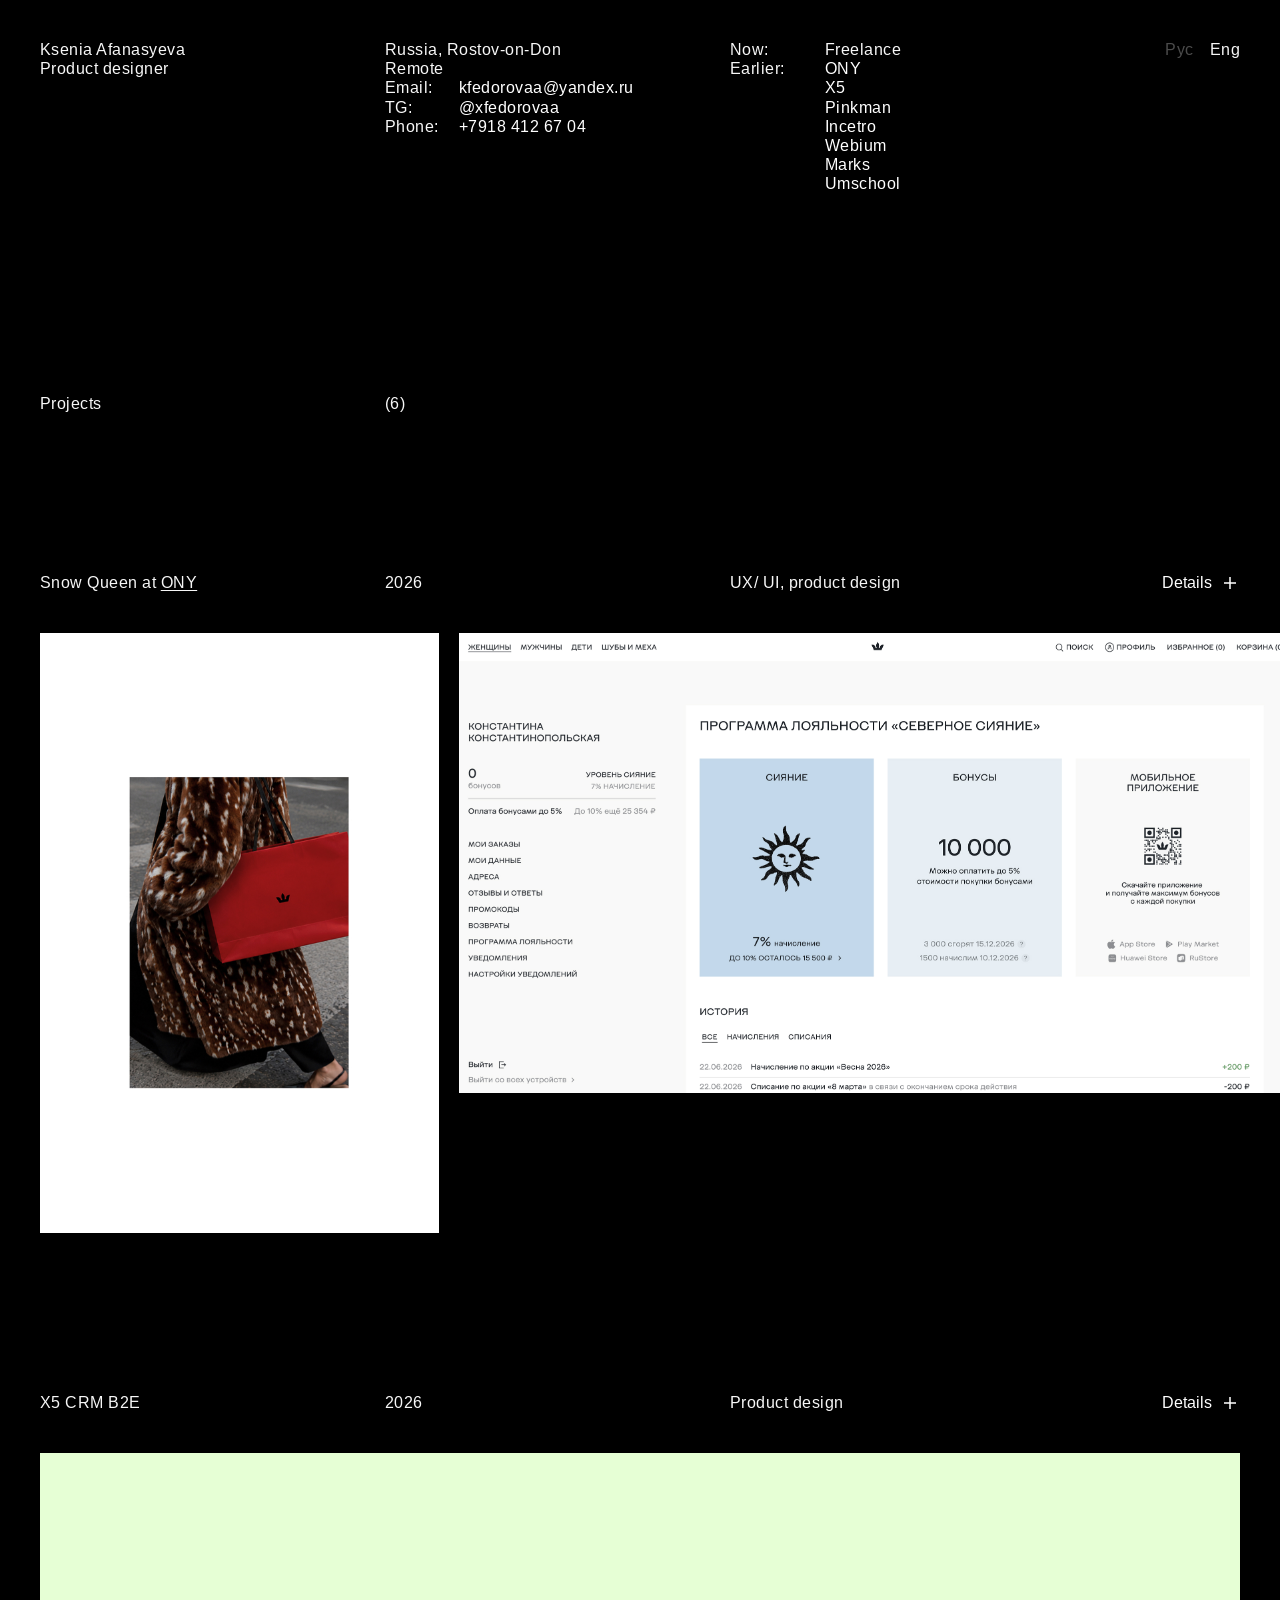
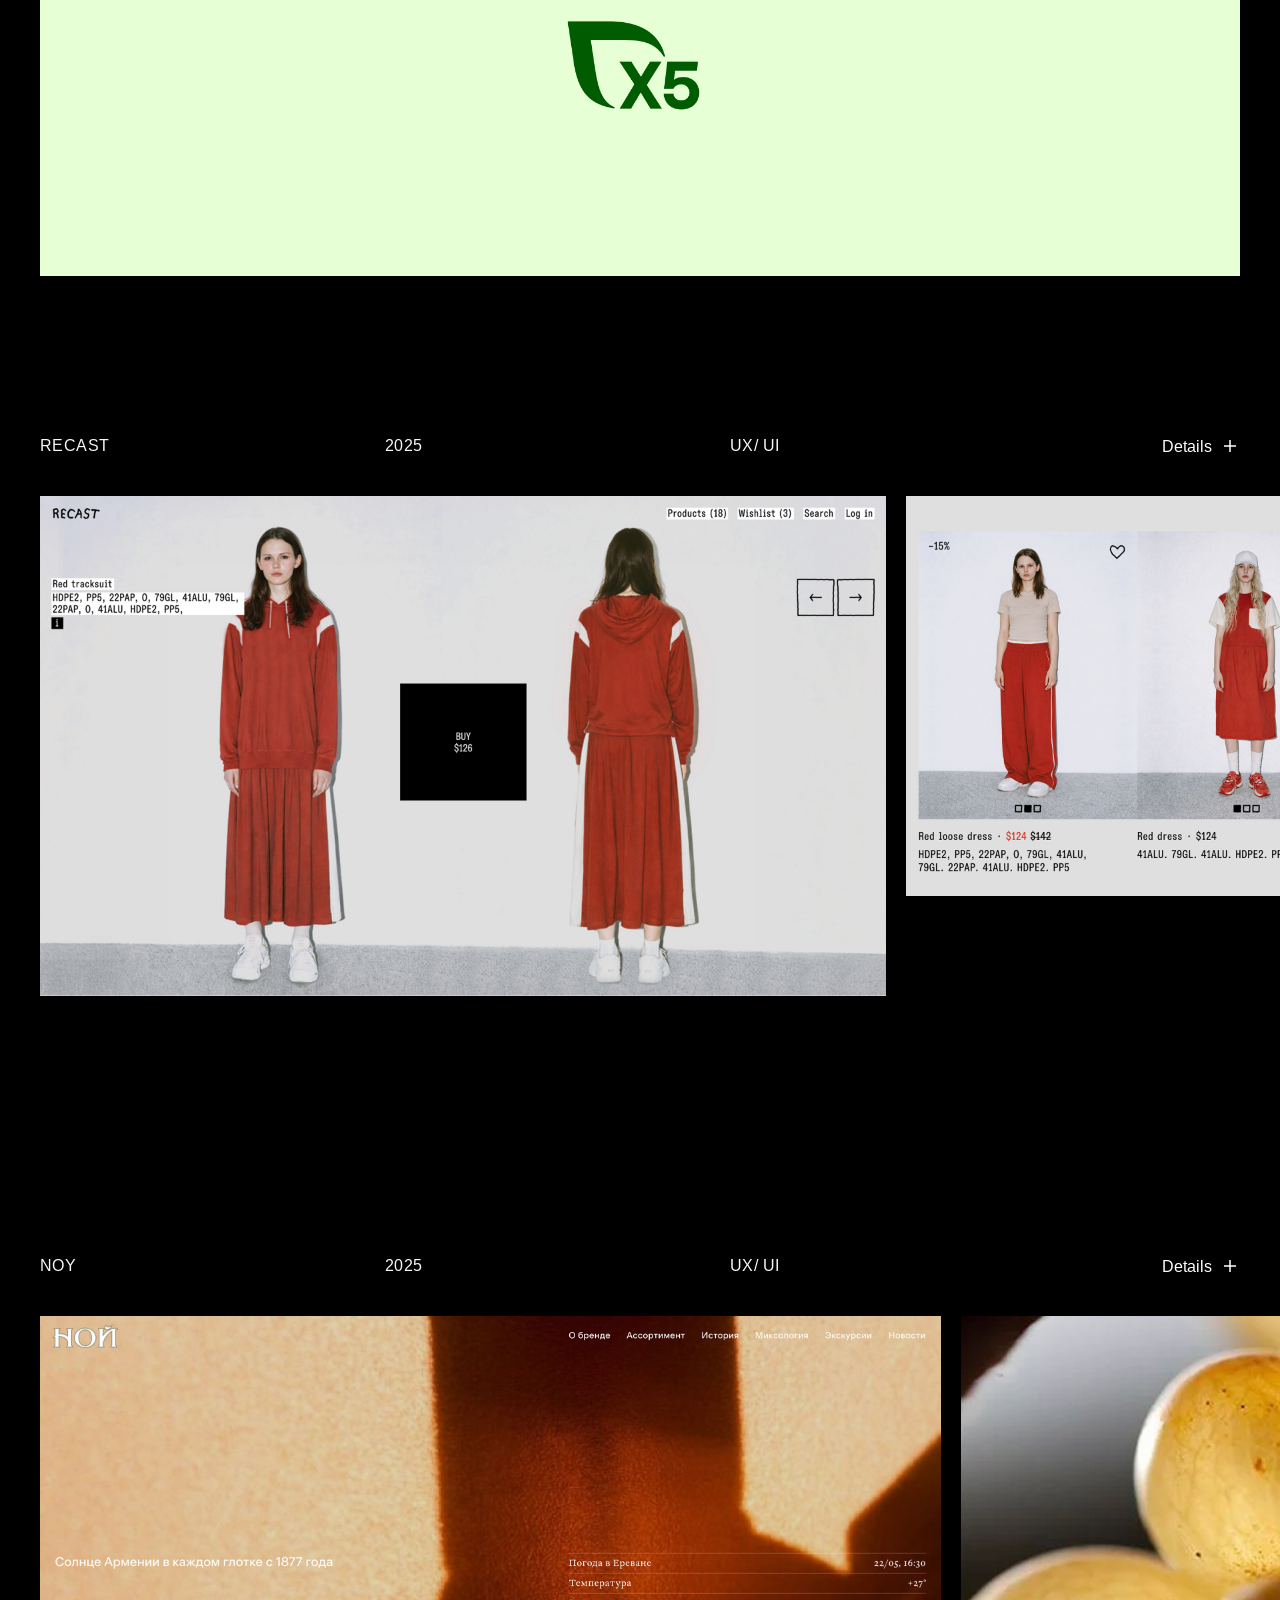
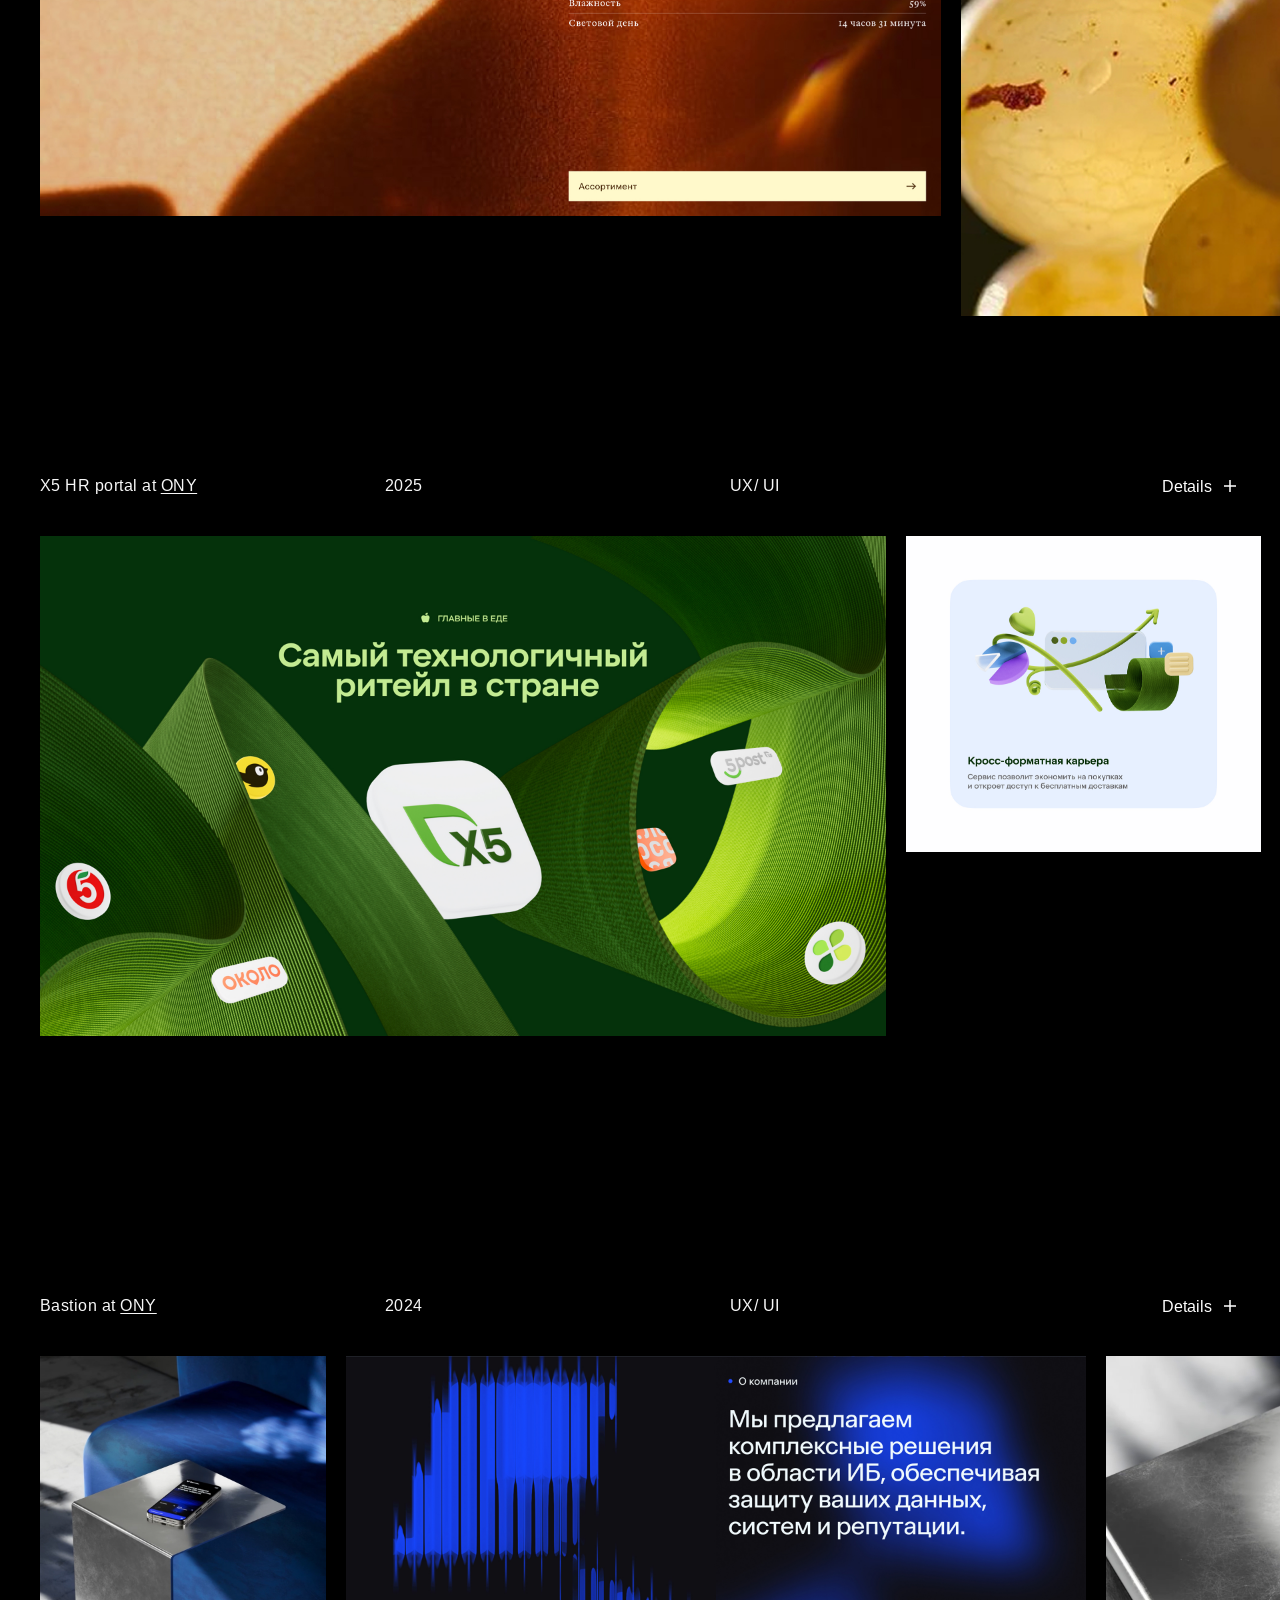
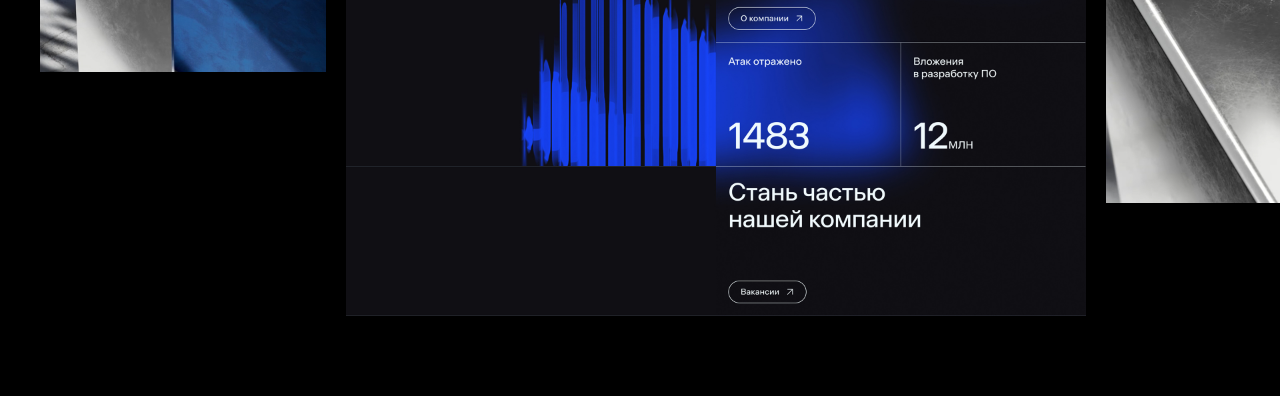
==== en.html @ 6b10c27d "Add a Рус / Eng switcher and keep both language pages. The Russian page stays at index.html. Eng ope" ====
<!DOCTYPE html>
<html lang="en" data-details-more="Details" data-details-less="Hide">
<head>
  <meta charset="UTF-8" />
  <meta name="viewport" content="width=device-width, initial-scale=1.0" />
  <title>Ksenia Afanasyeva — Product designer</title>
  <meta name="description" content="Product designer with 3+ years in UX/UI. Web and mobile interfaces for e-commerce, B2E, and B2B. Based in Rostov-on-Don, working remotely." />
  <meta property="og:title" content="Ksenia Afanasyeva — Product designer" />
  <meta property="og:description" content="Product designer with 3+ years in UX/UI. Web and mobile interfaces for e-commerce, B2E, and B2B. Based in Rostov-on-Don, working remotely." />
  <meta property="og:type" content="website" />
  <meta property="og:locale" content="en_US" />
  <meta name="twitter:card" content="summary" />
  <meta name="twitter:title" content="Ksenia Afanasyeva — Product designer" />
  <meta name="twitter:description" content="Product designer with 3+ years in UX/UI. Web and mobile interfaces for e-commerce, B2E, and B2B. Based in Rostov-on-Don, working remotely." />
  <link rel="icon" href="assets/favicon.png" type="image/png" />
  <link rel="preconnect" href="https://fonts.googleapis.com" />
  <link rel="preconnect" href="https://fonts.gstatic.com" crossorigin />
  <link href="https://fonts.googleapis.com/css2?family=Arimo:wght@400&display=swap" rel="stylesheet" />
  <link rel="stylesheet" href="style.css?v=en-3" />
  <script defer src="script.js?v=en-3"></script>
</head>
<body>
  <a class="skip-link" href="#projects">Skip to projects</a>

  <header class="site-header" data-header>
    <div class="site-header__inner">
      <div class="header-identity-slot">
        <div class="header-identity">
          <p class="header-identity__name">
            Ksenia Afanasyeva<br />
            Product designer
          </p>
          <button type="button" class="btn-text" data-open-cv aria-haspopup="dialog" aria-controls="cv-dialog" hidden>
            Open CV
          </button>
        </div>
      </div>

      <div class="header-contacts">
        <p class="header-location">
          Russia, Rostov-on-Don<br />
          Remote
        </p>
        <div class="header-contacts__row">
          <p class="header-contacts__labels">
            Email:<br />
            TG:<br />
            Phone:
          </p>
          <p class="header-contacts__values">
            <a class="btn-text" href="mailto:kfedorovaa@yandex.ru">kfedorovaa@yandex.ru</a><br />
            <a class="btn-text" href="https://t.me/xfedorovaa" target="_blank" rel="noopener noreferrer">@xfedorovaa</a><br />
            <a class="btn-text" href="tel:+79184126704">+7918 412 67 04</a>
          </p>
        </div>
      </div>

      <div class="header-employment">
        <div class="header-employment__labels">
          <p>Now:</p>
          <p>Earlier:</p>
        </div>
        <div class="header-employment__values">
          <p>Freelance</p>
          <p>
            <a class="btn-text" href="https://ony.ru/" target="_blank" rel="noopener noreferrer">ONY</a><br />
            <a class="btn-text" href="https://x5.tech/" target="_blank" rel="noopener noreferrer">X5</a><br />
            <a class="btn-text" href="https://pinkman.ru/" target="_blank" rel="noopener noreferrer">Pinkman</a><br />
            <a class="btn-text" href="https://incetro.ru/" target="_blank" rel="noopener noreferrer">Incetro</a><br />
            <a class="btn-text" href="https://webium.ru/" target="_blank" rel="noopener noreferrer">Webium</a><br />
            <a class="btn-text" href="https://marksteam.ru/" target="_blank" rel="noopener noreferrer">Marks</a><br />
            <a class="btn-text" href="https://umschool.net/" target="_blank" rel="noopener noreferrer">Umschool</a>
          </p>
        </div>
      </div>
      <nav class="lang-switch" aria-label="Language">
        <a class="lang-switch__item" href="index.html" lang="ru" hreflang="ru">Рус</a>
        <a class="lang-switch__item" href="en.html" lang="en" hreflang="en" aria-current="page">Eng</a>
      </nav>
    </div>
  </header>

  <main>
    <section class="projects" id="projects" aria-labelledby="projects-heading">
      <div class="projects__head">
        <h1 id="projects-heading" class="projects__title">Projects</h1>
        <p class="projects__count" aria-label="6 projects">(6)</p>
      </div>

      <ul class="projects__list">
        <!-- Snow Queen -->
        <li class="project" data-project>
          <div class="project__top">
            <div class="project__meta">
              <h2 class="project__name">
                Snow Queen <span class="project__name-at">at <a href="https://ony.ru/" target="_blank" rel="noopener noreferrer">ONY</a></span>
              </h2>
              <p class="project__year">2026</p>
              <p class="project__type">UX/ UI, product design</p>
              <button type="button" class="btn-details" data-toggle-details aria-expanded="false">
                <span data-details-label>Details</span>
                <img src="assets/icons/plus.svg" alt="" width="20" height="20" data-details-icon />
              </button>
            </div>
            <div class="project__details" data-details>
              <div class="project__details-collapse">
                <div class="project__details-grid">
                  <p class="project__year project__year--detail">2026</p>
                  <div class="project__team">
                    <p>Art director:<br />Alexander Borodin</p>
                    <p>
                      Designers:<br />
                      Anna Shestakevich<br />
                      Daria Kondratenko<br />
                      Ksenia Afanasyeva<br />
                      Sergey Breus<br />
                      Igor Kranga
                    </p>
                  </div>
                  <div class="project__about">
                    <div class="project__row">
                      <h3>Brief</h3>
                      <p>Redesign the online store and app for a new brand, keep the complex business logic, and clarify what confused shoppers.</p>
                    </div>
                    <div class="project__row">
                      <h3>Role</h3>
                      <p>Designer on a team of five. Owned the prototypes, the account, part of the product page, and several public pages. Also generated images, prepared files for development, and supported the launch.</p>
                    </div>
                    <div class="project__row">
                      <h3>Scope</h3>
                      <p>29 pages across web and app, in 2 months.</p>
                    </div>
                    <div class="project__row">
                      <h3>What changed</h3>
                      <ul class="project__bullets">
                        <li>In-store try-on booking within an hour</li>
                        <li>Simpler checkout</li>
                        <li>Clearer loyalty program</li>
                        <li>Account split into meaningful sections</li>
                        <li>New: reviews and ratings on the product page, product stories as mini collections of 5–10 items, and more</li>
                      </ul>
                    </div>
                  </div>
                </div>
              </div>
            </div>
          </div>
          <div class="gallery" aria-label="Snow Queen gallery">
            <div class="gallery__track">
              <img class="gallery__item" src="assets/projects/snow-queen/preview.jpg" alt="" width="399" height="600" loading="lazy" style="--w:399;--h:600" />
              <img class="gallery__item" src="assets/projects/snow-queen/block.jpg" alt="" width="835" height="460" loading="lazy" style="--w:835;--h:460" />
              <div class="gallery__stack" style="--w:273;--h:600">
                <img src="assets/projects/snow-queen/product-01.jpg" alt="" width="273" height="375" loading="lazy" />
                <img src="assets/projects/snow-queen/product-02.jpg" alt="" width="273" height="225" loading="lazy" />
              </div>
              <img class="gallery__item" src="assets/projects/snow-queen/photo.jpg" alt="" width="327" height="500" loading="lazy" style="--w:327;--h:500" />
              <img class="gallery__item" src="assets/projects/snow-queen/main.jpg" alt="" width="708" height="500" loading="lazy" style="--w:708;--h:500" />
              <img class="gallery__item" src="assets/projects/snow-queen/product-01.jpg" alt="" width="273" height="600" loading="lazy" style="--w:273;--h:600" />
              <img class="gallery__item" src="assets/projects/snow-queen/mannequin.jpg" alt="" width="306" height="460" loading="lazy" style="--w:306;--h:460" />
              <img class="gallery__item" src="assets/projects/snow-queen/product-02.jpg" alt="" width="274" height="600" loading="lazy" style="--w:274;--h:600" />
            </div>
          </div>
        </li>

        <!-- X5 CRM -->
        <li class="project" data-project>
          <div class="project__top">
            <div class="project__meta">
              <h2 class="project__name">X5 CRM B2E</h2>
              <p class="project__year">2026</p>
              <p class="project__type">Product design</p>
              <button type="button" class="btn-details" data-toggle-details aria-expanded="false">
                <span data-details-label>Details</span>
                <img src="assets/icons/plus.svg" alt="" width="20" height="20" data-details-icon />
              </button>
            </div>

            <div class="project__details" data-details>
              <div class="project__details-collapse">
                <div class="project__details-grid">
                  <p class="project__year project__year--detail">2026</p>
                  <div class="project__team">
                    <p>Art director:<br />Alexander Borodin</p>
                    <p>
                      Designers:<br />
                      Anna Shestakevich<br />
                      Daria Kondratenko<br />
                      Ksenia Afanasyeva<br />
                      Sergey Breus<br />
                      Igor Kranga
                    </p>
                  </div>
                  <div class="project__about">
                    <div class="project__row">
                      <h3>Brief</h3>
                      <p>Extend the internal X5 CRM for employee tasks and requests. Bring existing processes into one interface and simplify complex flows.</p>
                    </div>
                    <div class="project__row">
                      <h3>Role</h3>
                      <p>Product designer on the X5 team, staffed via ONY for 5 months. Designed flows for employees and managers, extended the design system, and prepared research prototypes.</p>
                    </div>
                    <div class="project__row">
                      <h3>Key flow — employee hiring</h3>
                      <div class="project__prose">
                        <p>Reworked a multi-step hiring request for Russian citizens and foreign nationals. It had lived as a separate questionnaire.</p>
                        <p><span class="project__lead">Problem.</span> The form was dense with text, and document requirements changed often. Employees struggled to choose a work schedule.</p>
                        <p><span class="project__lead">Research.</span> Usability testing showed that choosing shifts took too long. New hires did not understand schedule codes and could not choose with confidence.</p>
                        <p><span class="project__lead">Solution.</span> Rebuilt the form into clear steps and reworked the first day and schedule selection. Employees now set shift preferences, and managers see them when reviewing the request.</p>
                      </div>
                    </div>
                    <div class="project__row">
                      <h3>Other flows</h3>
                      <ul class="project__bullets">
                        <li>Managers review requests, return them for corrections, and comment on specific fields.</li>
                        <li>Sick leave, days off, and shift swaps, approved by a manager or a colleague.</li>
                        <li>Employees send and sign documents.</li>
                      </ul>
                    </div>
                    <div class="project__row">
                      <h3>Outcome</h3>
                      <p>The updated hiring flow is live. Employees can set schedule preferences, and managers see them when reviewing a request.</p>
                    </div>
                  </div>
                </div>
              </div>
            </div>
          </div>
          <figure class="project__media project__media--logo">
            <img class="project__logo" src="assets/projects/x5-crm/logo.jpg" alt="X5 logo" width="1360" height="480" />
          </figure>
        </li>

        <!-- RECAST -->
        <li class="project" data-project>
          <div class="project__top">
            <div class="project__meta">
              <h2 class="project__name">RECAST</h2>
              <p class="project__year">2025</p>
              <p class="project__type">UX/ UI</p>
              <button type="button" class="btn-details" data-toggle-details aria-expanded="false">
                <span data-details-label>Details</span>
                <img src="assets/icons/plus.svg" alt="" width="20" height="20" data-details-icon />
              </button>
            </div>
            <div class="project__details" data-details>
              <div class="project__details-collapse">
                <div class="project__details-grid">
                  <p class="project__year project__year--detail">2025</p>
                  <div class="project__team">
                    <p>Art director:<br />Bogdan Chernyshev</p>
                    <p>Designer:<br />Ksenia Afanasyeva</p>
                  </div>
                  <div class="project__about">
                    <div class="project__row">
                      <h3>Brief</h3>
                      <p>Design a clothing brand made from recycled materials, and its online store. Plastic codes (HDPE2, PP5) become the brand and navigation language.</p>
                    </div>
                    <div class="project__row">
                      <h3>Role</h3>
                      <p>End-to-end: concept, identity, online store, and a generative photo and video style.</p>
                    </div>
                    <div class="project__row">
                      <h3>Tools</h3>
                      <p>Midjourney, ChatGPT, Krea, Sora.</p>
                    </div>
                  </div>
                </div>
              </div>
            </div>
          </div>
          <div class="gallery" aria-label="RECAST gallery">
            <div class="gallery__track">
              <img class="gallery__item" src="assets/projects/recast/group-01.jpg" alt="" width="846" height="500" loading="lazy" style="--w:846;--h:500" />
              <img class="gallery__item" src="assets/projects/recast/main-01.jpg" alt="" width="450" height="400" loading="lazy" style="--w:450;--h:400" />
              <img class="gallery__item" src="assets/projects/recast/main-02.jpg" alt="" width="779" height="500" loading="lazy" style="--w:779;--h:500" />
              <img class="gallery__item" src="assets/projects/recast/group-02.jpg" alt="" width="421" height="600" loading="lazy" style="--w:421;--h:600" />
              <img class="gallery__item" src="assets/projects/recast/catalog.jpg" alt="" width="604" height="500" loading="lazy" style="--w:604;--h:500" decoding="async" />
              <img class="gallery__item" src="assets/projects/recast/main-03.jpg" alt="" width="699" height="400" loading="lazy" style="--w:699;--h:400" />
            </div>
          </div>
        </li>

        <!-- NOY -->
        <li class="project" data-project>
          <div class="project__top">
            <div class="project__meta">
              <h2 class="project__name">NOY</h2>
              <p class="project__year">2025</p>
              <p class="project__type">UX/ UI</p>
              <button type="button" class="btn-details" data-toggle-details aria-expanded="false">
                <span data-details-label>Details</span>
                <img src="assets/icons/plus.svg" alt="" width="20" height="20" data-details-icon />
              </button>
            </div>
            <div class="project__details" data-details>
              <div class="project__details-collapse">
                <div class="project__details-grid">
                  <p class="project__year project__year--detail">2025</p>
                  <div class="project__team">
                    <p>Art director:<br />Bogdan Chernyshev</p>
                    <p>Designer:<br />Ksenia Afanasyeva</p>
                  </div>
                  <div class="project__about">
                    <div class="project__row">
                      <h3>Brief</h3>
                      <p>Redesign the NOY identity and website. Rebuild the visual language to convey luxury and the cultural character of Armenia.</p>
                    </div>
                    <div class="project__row">
                      <h3>Concept</h3>
                      <p>Drawn from Armenian heritage and landscape. The visual language contrasts restraint with ornament and stone texture from national patterns. Quiet luxury: premium quality comes through detail, not excess.</p>
                    </div>
                    <div class="project__row">
                      <h3>Role</h3>
                      <p>Owned the concept, the online store, and the generative photo and video style.</p>
                    </div>
                  </div>
                </div>
              </div>
            </div>
          </div>
          <div class="gallery" aria-label="NOY gallery">
            <div class="gallery__track">
              <img class="gallery__item" src="assets/projects/noy/group-01.jpg" alt="" width="901" height="500" loading="lazy" style="--w:901;--h:500" />
              <img class="gallery__item" src="assets/projects/noy/preview.jpg" alt="" width="422" height="600" loading="lazy" style="--w:422;--h:600" />
              <img class="gallery__item" src="assets/projects/noy/product-01.jpg" alt="" width="273" height="600" loading="lazy" style="--w:273;--h:600" />
              <img class="gallery__item" src="assets/projects/noy/group-03.jpg" alt="" width="901" height="526" loading="lazy" style="--w:901;--h:526" />
              <img class="gallery__item" src="assets/projects/noy/product-02.jpg" alt="" width="273" height="600" loading="lazy" style="--w:273;--h:600" />
              <img class="gallery__item" src="assets/projects/noy/preview.jpg" alt="" width="387" height="405" loading="lazy" style="--w:387;--h:405" />
              <img class="gallery__item" src="assets/projects/noy/block.jpg?v=4" alt="" width="901" height="577" loading="lazy" style="--w:901;--h:577" decoding="async" />
              <img class="gallery__item" src="assets/projects/noy/product-03.jpg" alt="" width="273" height="600" loading="lazy" style="--w:273;--h:600" />
            </div>
          </div>
        </li>

        <!-- X5 HR -->
        <li class="project" data-project>
          <div class="project__top">
            <div class="project__meta">
              <h2 class="project__name">
                X5 HR portal <span class="project__name-at">at <a href="https://ony.ru/" target="_blank" rel="noopener noreferrer">ONY</a></span>
              </h2>
              <p class="project__year">2025</p>
              <p class="project__type">UX/ UI</p>
              <button type="button" class="btn-details" data-toggle-details aria-expanded="false">
                <span data-details-label>Details</span>
                <img src="assets/icons/plus.svg" alt="" width="20" height="20" data-details-icon />
              </button>
            </div>
            <div class="project__details" data-details>
              <div class="project__details-collapse">
                <div class="project__details-grid">
                  <p class="project__year project__year--detail">2025</p>
                  <div class="project__team">
                    <p>Art director:<br />Artem Leontiev</p>
                    <p>
                      Designers:<br />
                      Ksenia Afanasyeva<br />
                      Igor Kranga
                    </p>
                  </div>
                  <div class="project__about">
                    <div class="project__row">
                      <h3>Brief</h3>
                      <p>Design a career portal that helps candidates find roles by city and field, and draws applicants in through events.</p>
                    </div>
                    <div class="project__row">
                      <h3>Role</h3>
                      <p>Designer on the team. Designed prototypes and pages for the new brand, generated images, and prepared files for development.</p>
                    </div>
                    <div class="project__row">
                      <h3>Outcome</h3>
                      <p>Wrote a component-library guide and rules for type, fonts, composition, and component use. The X5 team now builds campaign landings from those rules, without the agency.</p>
                    </div>
                  </div>
                </div>
              </div>
            </div>
          </div>
          <div class="gallery" aria-label="X5 HR portal gallery">
            <div class="gallery__track">
              <img class="gallery__item" src="assets/projects/x5-hr/block.jpg" alt="" width="846" height="500" loading="lazy" style="--w:846;--h:500" />
              <img class="gallery__item" src="assets/projects/x5-hr/main.jpg" alt="" width="355" height="316" loading="lazy" style="--w:355;--h:316" />
              <img class="gallery__item" src="assets/projects/x5-hr/group-01.jpg" alt="" width="422" height="600" loading="lazy" style="--w:422;--h:600" />
              <img class="gallery__item" src="assets/projects/x5-hr/group-02.jpg" alt="" width="848" height="500" loading="lazy" style="--w:848;--h:500" />
            </div>
          </div>
        </li>

        <!-- Bastion -->
        <li class="project" data-project>
          <div class="project__top">
            <div class="project__meta">
              <h2 class="project__name">
                Bastion <span class="project__name-at">at <a href="https://ony.ru/" target="_blank" rel="noopener noreferrer">ONY</a></span>
              </h2>
              <p class="project__year">2024</p>
              <p class="project__type">UX/ UI</p>
              <button type="button" class="btn-details" data-toggle-details aria-expanded="false">
                <span data-details-label>Details</span>
                <img src="assets/icons/plus.svg" alt="" width="20" height="20" data-details-icon />
              </button>
            </div>
            <div class="project__details" data-details>
              <div class="project__details-collapse">
                <div class="project__details-grid">
                  <p class="project__year project__year--detail">2024</p>
                  <div class="project__team">
                    <p>Art director:<br />Georgy Kustov</p>
                    <p>
                      Designers:<br />
                      Ksenia Afanasyeva<br />
                      Sergey Breus
                    </p>
                  </div>
                  <div class="project__about">
                    <div class="project__row">
                      <h3>Brief</h3>
                      <p>Redesign the cybersecurity company’s site for a new brand: services, projects, careers, and media.</p>
                    </div>
                    <div class="project__row">
                      <h3>Role</h3>
                      <p>Designer on the team. Designed prototypes, pages, and layouts at 768 and 375, generated images, and prepared files for development.</p>
                    </div>
                  </div>
                </div>
              </div>
            </div>
          </div>
          <div class="gallery gallery--bastion" aria-label="Bastion gallery">
            <div class="gallery__track">
              <img class="gallery__item" src="assets/projects/bastion/preview-01.jpg" alt="" width="286" height="316" loading="lazy" style="--w:286;--h:316" />
              <img class="gallery__item" src="assets/projects/bastion/block.jpg" alt="" width="740" height="560" loading="lazy" style="--w:740;--h:560" />
              <img class="gallery__item" src="assets/projects/bastion/preview-02.jpg" alt="" width="796" height="447" loading="lazy" style="--w:796;--h:447" />
              <img class="gallery__item" src="assets/projects/bastion/preview-03.jpg" alt="" width="366" height="316" loading="lazy" style="--w:366;--h:316" />
              <img class="gallery__item" src="assets/projects/bastion/preview-04.jpg" alt="" width="796" height="447" loading="lazy" style="--w:796;--h:447" />
            </div>
          </div>
        </li>
      </ul>
    </section>
  </main>

  <!-- CV dialog -->
  <div class="cv-overlay" id="cv-dialog" role="dialog" aria-modal="true" aria-labelledby="cv-title" hidden>
    <div class="cv-overlay__backdrop" data-close-cv tabindex="-1"></div>
    <div class="cv-dialog" role="document">
      <button type="button" class="cv-dialog__close" data-close-cv aria-label="Close CV">
        <img src="assets/icons/close.svg" alt="" width="20" height="20" />
      </button>

      <div class="cv-dialog__paper">
        <div class="cv-page cv-page--left">
          <aside class="cv-sidebar">
            <div class="cv-photo">
              <img class="cv-photo__clip" src="assets/icons/paperclip.svg" alt="" width="28" height="48" />
              <div class="cv-photo__frame">
                <img src="assets/cv/portrait.jpg" alt="Portrait of Ksenia Afanasyeva" width="134" height="155" />
              </div>
            </div>
            <p class="cv-sidebar__role">Product designer</p>
            <p class="cv-sidebar__summary">3+ years in UX/UI. I design web and mobile interfaces for e-commerce, B2E, and B2B products.</p>
            <p class="cv-sidebar__location">Rostov-on-Don, Russia<br />Remote</p>
          </aside>

          <div class="cv-col cv-col--left">
            <h2 id="cv-title" class="cv-name">Ksenia Afanasyeva</h2>
            <div class="cv-block cv-block--contacts">
              <p><span class="cv-label">TG: </span><a href="https://t.me/xfedorovaa" target="_blank" rel="noopener noreferrer">@xfedorovaa</a></p>
              <p><span class="cv-label">Email: </span><a href="mailto:kfedorovaa@yandex.ru">kfedorovaa@yandex.ru</a></p>
              <p><span class="cv-label">Phone: </span><a href="tel:+79184126704">+7 918 412 67 04</a></p>
            </div>
            <div class="cv-block cv-block--education">
              <p class="cv-section-label">Education</p>
              <p>Bachelor's degree (2019 — 2023)</p>
              <p>Southern Federal University (SFedU), Higher School of Business, Tourism</p>
            </div>
            <div class="cv-block cv-block--skills">
              <p class="cv-section-label">Skills</p>
              <p>Product design, UX/UI, and design handoff: user flows, prototyping, web and mobile interfaces, e-commerce, B2E, B2B, CRM, research findings, design systems. Auto Layout, components, variants, libraries, Variables, tokens, responsive design, Dev Mode.</p>
            </div>
            <div class="cv-block cv-block--tools">
              <p class="cv-section-label">Tools</p>
              <p>Figma, FigJam, Miro, Adobe Photoshop, Adobe Illustrator, Claude Code, Cursor, Figma MCP, ChatGPT, Gemini, Perplexity, Midjourney, Krea, Reve, Weavy, Sora, Runway, Jira, Confluence, Notion.</p>
            </div>
            <div class="cv-block cv-block--languages">
              <p class="cv-section-label">Languages</p>
              <p>English — B2<br />Spanish — A2</p>
            </div>
          </div>
        </div>

        <p class="cv-experience-label">Experience</p>

        <div class="cv-page cv-page--right">
          <div class="cv-col cv-col--right">
            <article class="cv-job">
              <div class="cv-job__meta">
                <p class="cv-job__company">ONY</p>
                <p class="cv-job__role">Mid-level digital designer, UX/UI and product</p>
                <p class="cv-job__dates">January 2024 —<br />November 2026</p>
              </div>
              <ul class="cv-job__list">
                <li>Designed user flows, web and mobile interfaces, and interactive prototypes.</li>
                <li>Built and extended Figma components and design systems, prepared files for development, and supported implementation.</li>
                <li>Worked with the design team on the Snow Queen store and app redesign. Owned the prototypes and the account, and designed the mobile app independently. Designed in-store try-on booking, checkout, and returns, then prepared files for development and supported the build.</li>
                <li>Designed pages for the X5 HR career portal and prepared them for development. Wrote a guide to the component library, type, composition, and page assembly. The X5 team uses it to build campaign landings without the agency.</li>
              </ul>
            </article>

            <article class="cv-job">
              <div class="cv-job__meta">
                <p class="cv-job__company">X5</p>
                <p class="cv-job__role">Product designer, staffed via ONY</p>
                <p class="cv-job__dates">October 2025 —<br />February 2026</p>
              </div>
              <ul class="cv-job__list">
                <li>Designed internal CRM flows for employees and managers, including complex components such as tables.</li>
                <li>Reworked a multi-step hiring request from research: split it into clear steps and simplified the schedule choice. The updated flow is live. Employees set shift preferences, and managers see them when reviewing the request.</li>
                <li>Prepared prototypes for research.</li>
                <li>Designed additional flows for request review, time off, shift swaps, and documents.</li>
              </ul>
            </article>

            <article class="cv-job">
              <div class="cv-job__meta">
                <p class="cv-job__company">Pinkman</p>
                <p class="cv-job__role">UX/UI designer</p>
                <p class="cv-job__dates">August —<br />December 2023</p>
              </div>
              <ul class="cv-job__list">
                <li>Designed web pages and interfaces within existing design systems.</li>
                <li>Built missing components, adapted layouts for different breakpoints, and prepared them for handoff.</li>
              </ul>
            </article>

            <article class="cv-job">
              <div class="cv-job__meta">
                <p class="cv-job__company">Webium</p>
                <p class="cv-job__role">Communication designer</p>
                <p class="cv-job__dates">August 2019 —<br />August 2023</p>
              </div>
              <ul class="cv-job__list">
                <li>Created visuals for social media, email newsletters, and ad campaigns.</li>
                <li>Kept the online school's visual style consistent across channels.</li>
              </ul>
            </article>
          </div>
        </div>
      </div>
    </div>
  </div>

</body>
</html>
---- style.css ----
/* Ксения Афанасьева — портфолио
   Desktop: 1440 · Mobile: 375
   Font: Arimo 400 only
*/

:root {
  --bg: #000000;
  --text: #f7f7f7;
  --text-strong: #ffffff;
  --muted: #8a8a8a;
  --cv-ink: #000000;
  --cv-paper: #ffffff;
  --cv-side: #c5d0d8;
  --cv-muted: #6b6b6b;
  --x5-mint: #e1fad2;
  --pad: 40px;
  --content: 1360px;
  --col: 345px;
  --gap-projects: 160px;
  --fs: 16px;
  --lh: 1.2;
  --track: 0.03em;
  --header-sticky-top: 24px;
}

*,
*::before,
*::after {
  box-sizing: border-box;
}

html {
  scroll-behavior: smooth;
}

body {
  margin: 0;
  min-width: 320px;
  background: var(--bg);
  color: var(--text);
  font-family: "Arimo", sans-serif;
  font-weight: 400;
  font-size: var(--fs);
  line-height: var(--lh);
  letter-spacing: var(--track);
  -webkit-font-smoothing: antialiased;
}

img {
  display: block;
  max-width: 100%;
  height: auto;
}

a {
  color: inherit;
  text-decoration: underline;
  text-underline-offset: 2px;
}

a:hover {
  opacity: 0.5;
}

button {
  font: inherit;
  color: inherit;
  background: none;
  border: 0;
  padding: 0;
  cursor: pointer;
}

button:hover {
  opacity: 0.5;
}

button:focus-visible,
a:focus-visible {
  outline: 1px solid var(--text-strong);
  outline-offset: 3px;
}

p,
h1,
h2,
h3,
ul {
  margin: 0;
}

.skip-link {
  position: absolute;
  left: -9999px;
  top: 0;
  z-index: 1000;
  background: var(--text-strong);
  color: var(--bg);
  padding: 8px 12px;
}

.skip-link:focus {
  left: 12px;
  top: 12px;
}

/* Header — 3 columns aligned with projects grid (345 / 345 / rest) */

.site-header {
  padding: var(--pad) var(--pad) 0;
}

.site-header__inner {
  position: relative;
  display: grid;
  grid-template-columns: var(--col) var(--col) minmax(0, 1fr);
  gap: 0;
  max-width: var(--content);
  margin: 0 auto;
  align-items: start;
}

.lang-switch {
  position: absolute;
  top: 0;
  right: 0;
  display: flex;
  align-items: center;
  gap: 16px;
  mix-blend-mode: difference;
  z-index: 40;
  font-size: 16px;
  line-height: 19px;
  letter-spacing: 0.03em;
}

.lang-switch.is-fixed {
  position: fixed;
  top: var(--header-sticky-top);
}

.lang-switch__item {
  color: var(--text);
  text-decoration: none;
  white-space: nowrap;
}

.lang-switch__item:not([aria-current="page"]) {
  opacity: 0.3;
}

.lang-switch__item:hover {
  opacity: 0.5;
  text-decoration: none;
}

.header-identity-slot {
  min-width: 0;
}

.header-identity {
  display: flex;
  flex-direction: column;
  gap: 16px;
  max-width: 220px;
  mix-blend-mode: difference;
  z-index: 20;
}

.header-identity.is-fixed {
  position: fixed;
  top: var(--header-sticky-top);
  mix-blend-mode: difference;
  z-index: 30;
  pointer-events: auto;
  color: var(--text-strong);
}

.header-identity__name,
.header-contacts,
.header-employment {
  mix-blend-mode: difference;
}

[data-open-cv],
button[data-open-cv] {
  display: none !important;
}

.btn-text {
  align-self: flex-start;
  color: var(--text-strong);
  text-decoration: none;
}

.btn-text:hover {
  opacity: 0.5;
  text-decoration: none;
}

.header-contacts {
  max-width: 280px;
  padding-right: 24px;
}

.header-contacts__row {
  display: flex;
  gap: 20px;
  margin-top: 0;
}

.header-contacts__labels {
  flex: 0 0 auto;
}

.header-contacts a {
  text-decoration: none;
}

.header-contacts a:hover {
  text-decoration: none;
  opacity: 0.5;
}

.header-employment {
  display: flex;
  gap: 20px;
  max-width: 280px;
}

.header-employment__labels {
  width: 75px;
  flex-shrink: 0;
}

.header-employment__values .btn-text {
  display: inline;
}

.header-employment a {
  text-decoration: none;
}

/* Projects */

.projects {
  max-width: calc(var(--content) + var(--pad) * 2);
  margin: 0 auto;
  padding: 200px var(--pad) 80px;
}

.projects__head {
  display: grid;
  grid-template-columns: var(--col) var(--col) minmax(0, 1fr);
  align-items: baseline;
  gap: 0;
  margin-bottom: 160px;
  position: relative;
}

.projects__title {
  font-size: var(--fs);
  font-weight: 400;
  width: auto;
  margin: 0;
}

.projects__count {
  font-size: var(--fs);
  margin: 0;
  justify-self: start;
}

.cv-experience-label {
  display: none;
}

.projects__list {
  list-style: none;
  padding: 0;
  display: flex;
  flex-direction: column;
  gap: var(--gap-projects);
}

.project__top {
  margin-bottom: 40px;
}

.project__meta {
  display: grid;
  grid-template-columns: var(--col) var(--col) minmax(0, 1fr) auto;
  gap: 16px 0;
  align-items: start;
  min-height: 20px;
}

.project__name,
.project__year,
.project__type {
  font-size: var(--fs);
  font-weight: 400;
}

.project__name a {
  text-decoration: underline;
}

.project__name-at {
  display: inline;
}

.btn-details {
  display: inline-flex;
  align-items: center;
  gap: 8px;
  justify-self: end;
  color: var(--text-strong);
  white-space: nowrap;
}

.btn-details img {
  width: 20px;
  height: 20px;
}

.btn-details--static {
  opacity: 0.35;
  cursor: default;
  pointer-events: none;
}

.project__details {
  display: grid;
  grid-template-rows: 0fr;
  margin-top: 0;
  transition: grid-template-rows 0.35s ease, margin-top 0.3s ease;
}

.project__details.is-open {
  grid-template-rows: 1fr;
  margin-top: 60px;
}

.project__details-collapse {
  overflow: hidden;
  min-height: 0;
}

.project__details-grid {
  display: grid;
  grid-template-columns: 160px minmax(0, 1fr);
  gap: 40px 185px;
}

.project__details-grid--solo {
  grid-template-columns: minmax(0, 1fr);
}

.project__year--detail {
  display: none;
}

.project__team {
  display: flex;
  flex-direction: column;
  gap: 20px;
}

.project__about {
  display: flex;
  flex-direction: column;
  gap: 40px;
  max-width: 795px;
}

.project__row {
  display: grid;
  grid-template-columns: 325px minmax(0, 450px);
  gap: 20px;
  align-items: start;
}

.project__row h3 {
  font-size: var(--fs);
  font-weight: 400;
  color: var(--text-strong);
}

.project__bullets {
  list-style: none;
  padding: 0;
  display: flex;
  flex-direction: column;
  gap: 8px;
}

.project__prose {
  display: flex;
  flex-direction: column;
  gap: 16px;
}

.project__lead {
  font-weight: 400;
}

.project__bullets li {
  position: relative;
  padding-left: 26px;
}

.project__bullets li::before {
  content: "";
  position: absolute;
  left: 0;
  top: 7px;
  width: 6px;
  height: 6px;
  background: var(--text-strong);
}

.project__media--logo {
  margin: 0;
  width: 100%;
  line-height: 0;
  background: var(--x5-mint);
  overflow: hidden;
}

.project__logo {
  width: 100%;
  height: auto;
  aspect-ratio: 1360 / 480;
  object-fit: cover;
  object-position: center;
}

/* Horizontal project galleries — bleed to right viewport edge, no scrollbar */
.gallery {
  width: calc(100% + var(--pad));
  max-width: none;
  height: 600px;
  margin-right: calc(var(--pad) * -1);
  overflow-x: auto;
  overflow-y: hidden;
  -webkit-overflow-scrolling: touch;
  scrollbar-width: none;
  -ms-overflow-style: none;
}

.gallery::-webkit-scrollbar {
  display: none;
  width: 0;
  height: 0;
}

.gallery--bastion {
  height: 560px;
}

.gallery__track {
  display: flex;
  align-items: flex-start;
  gap: 20px;
  height: 100%;
  width: max-content;
  padding-right: 0;
}

.gallery__item {
  flex: 0 0 auto;
  width: calc(var(--w) * 1px);
  height: calc(var(--h) * 1px);
  max-width: none;
  object-fit: cover;
  background: #111;
}

.gallery__stack {
  flex: 0 0 auto;
  width: calc(var(--w) * 1px);
  height: calc(var(--h) * 1px);
  display: flex;
  flex-direction: column;
}

.gallery__stack img {
  width: 100%;
  height: auto;
  flex: 1 1 auto;
  object-fit: cover;
  max-width: none;
}

/* CV overlay */

.cv-overlay {
  position: fixed;
  inset: 0;
  z-index: 100;
  display: grid;
  place-items: center;
  padding: 30px;
}

.cv-overlay[hidden] {
  display: none;
}

.cv-overlay__backdrop {
  position: absolute;
  inset: 0;
  background: rgba(0, 0, 0, 0.72);
  border: 0;
  cursor: pointer;
}

.cv-dialog {
  position: relative;
  z-index: 1;
  width: min(1100px, calc(100vw - 48px));
  max-height: calc(100vh - 40px);
  overflow: hidden;
  color: var(--cv-ink);
}

.cv-dialog__close {
  position: absolute;
  top: 16px;
  right: 16px;
  z-index: 2;
  width: 20px;
  height: 20px;
  color: var(--cv-ink);
}

.cv-dialog__close img {
  width: 20px;
  height: 20px;
}

.cv-dialog__paper {
  display: grid;
  grid-template-columns: minmax(0, 1fr) minmax(0, 1fr);
  height: min(720px, calc(100vh - 40px));
  min-height: 0;
  background:
    linear-gradient(90deg, transparent 49.7%, rgba(0, 0, 0, 0.08) 50%, transparent 50.3%),
    var(--cv-paper);
  box-shadow: 0 18px 60px rgba(0, 0, 0, 0.45);
  border-radius: 2px;
  overflow: hidden;
  font-size: 10px;
  letter-spacing: 0.01em;
  line-height: 1.3;
}

.cv-page--left {
  display: grid;
  grid-template-columns: 148px minmax(0, 1fr);
  min-height: 0;
  height: 100%;
  overflow: hidden;
}

.cv-page--right {
  min-height: 0;
  height: 100%;
  overflow: hidden;
}

.cv-sidebar {
  background: var(--cv-side);
  padding: 24px 12px 20px;
  font-size: 10px;
  letter-spacing: 0.01em;
  line-height: 1.25;
  color: #1a1a1a;
  overflow: hidden;
}

.cv-photo {
  width: 120px;
  height: 140px;
  margin: 12px 0 18px 2px;
  position: relative;
}

.cv-photo__clip {
  position: absolute;
  top: -18px;
  left: 10px;
  width: 22px;
  height: 38px;
  z-index: 2;
  transform: rotate(-18deg);
  pointer-events: none;
}

.cv-photo__frame {
  width: 100%;
  height: 100%;
  padding: 8px 7px 14px;
  background: #f2f2f2;
  box-shadow: 1.2px 1.2px 1.4px rgba(0, 0, 0, 0.25);
  transform: rotate(-6deg);
  transform-origin: center;
  position: relative;
}

.cv-photo__frame::before,
.cv-photo__frame::after {
  content: "";
  position: absolute;
  top: 5px;
  width: 5px;
  height: 5px;
  border-radius: 50%;
  background: #c8c8c8;
  box-shadow: inset 0 0.5px 1px rgba(0, 0, 0, 0.35);
  z-index: 1;
}

.cv-photo__frame::before {
  left: 16px;
}

.cv-photo__frame::after {
  right: 16px;
}

.cv-photo__frame img {
  width: 100%;
  height: 100%;
  object-fit: cover;
  object-position: center top;
}

.cv-sidebar__role {
  margin-bottom: 10px;
}

.cv-sidebar__summary {
  margin-bottom: 20px;
}

.cv-col--left {
  padding: 24px 24px 20px 20px;
  min-height: 0;
  overflow: hidden;
}

.cv-name {
  font-size: 22px;
  font-weight: 400;
  letter-spacing: 0.02em;
  margin-bottom: 14px;
}

.cv-block {
  display: flex;
  flex-direction: column;
  gap: 3px;
  margin-bottom: 14px;
}

.cv-block a {
  color: inherit;
}

.cv-label,
.cv-section-label {
  color: var(--cv-muted);
}

.cv-section-label {
  margin-bottom: 2px;
}

.cv-col--right {
  display: flex;
  flex-direction: column;
  gap: 16px;
  min-height: 0;
  height: 100%;
  overflow: hidden;
  padding: 24px 32px 20px 28px;
}

.cv-job {
  display: grid;
  grid-template-columns: 132px minmax(0, 1fr);
  gap: 16px;
  align-items: start;
}

.cv-job__meta p + p {
  margin-top: 4px;
}

.cv-job__company {
  color: var(--cv-ink);
}

.cv-job__role,
.cv-job__dates {
  color: var(--cv-muted);
}

.cv-job__list {
  list-style: none;
  padding: 0;
  display: flex;
  flex-direction: column;
  gap: 6px;
  line-height: 1.35;
}

.cv-job__list li {
  position: relative;
  padding-left: 14px;
}

.cv-job__list li::before {
  content: "";
  position: absolute;
  left: 0;
  top: 5px;
  width: 3.5px;
  height: 3.5px;
  background: #000;
}

body.cv-open {
  overflow: hidden;
}

/* Mobile */

@media (max-width: 900px) {
  :root {
    --pad: 20px;
    --fs: 13px;
    --track: 0.03em;
    --gap-projects: 96px;
    --col: 1fr;
  }

  .site-header__inner {
    display: flex;
    flex-direction: column;
    align-items: stretch;
    gap: 32px;
  }

  .lang-switch {
    font-size: 13px;
    line-height: 15px;
  }

  .header-identity__name {
    padding-right: 80px;
  }

  .header-identity-slot {
    margin-bottom: 0;
  }

  .header-identity {
    flex-direction: row;
    align-items: flex-start;
    justify-content: space-between;
    gap: 16px;
    max-width: none;
    width: 100%;
    mix-blend-mode: difference;
    z-index: 20;
  }

  .header-identity.is-fixed {
    max-width: none;
    mix-blend-mode: difference;
    color: var(--text-strong);
  }

  .header-identity__name {
    mix-blend-mode: difference;
  }

  .header-contacts,
  .header-employment {
    mix-blend-mode: normal;
  }

  .header-contacts {
    display: flex;
    flex-direction: column;
    gap: 16px;
    max-width: none;
    width: 100%;
    padding-right: 0;
  }

  .header-location {
    margin: 0;
  }

  .header-contacts__row {
    display: grid;
    grid-template-columns: 88px minmax(0, 1fr);
    column-gap: 12px;
    align-items: start;
  }

  .header-employment {
    display: grid;
    grid-template-columns: 88px minmax(0, 1fr);
    column-gap: 12px;
    align-items: start;
    max-width: none;
    width: 100%;
    gap: 0 12px;
  }

  .header-employment__labels {
    width: auto;
  }

  .header-employment__labels p {
    margin: 0;
  }

  .header-employment__values p {
    margin: 0;
  }

  .projects {
    padding-top: 215px;
    padding-bottom: 48px;
  }

  .projects__head {
    display: grid;
    grid-template-columns: 88px minmax(0, 1fr);
    gap: 0 12px;
    margin-bottom: 145px;
    align-items: baseline;
  }

  .projects__title {
    grid-column: 1;
    width: max-content;
    white-space: nowrap;
  }

  .projects__count {
    grid-column: 2;
    justify-self: start;
  }

  .project__meta {
    grid-template-columns: calc(197px - var(--pad)) minmax(0, 1fr);
    grid-template-areas:
      "name type"
      "name btn";
    column-gap: 0;
    row-gap: 8px;
    align-items: start;
  }

  .project__name {
    grid-area: name;
    max-width: 200px;
  }

  .project__name-at {
    display: block;
  }

  .project__year {
    display: none;
  }

  .project__type {
    grid-area: type;
    text-align: left;
    justify-self: start;
    width: max-content;
  }

  .btn-details,
  .btn-details--static {
    grid-area: btn;
    justify-self: start;
    align-self: start;
    width: max-content;
    color: var(--text-strong);
    opacity: 1;
  }

  .btn-details img {
    width: 16px;
    height: 16px;
  }

  .btn-details--static {
    opacity: 1;
    color: var(--text-strong);
  }

  .project__details.is-open {
    margin-top: 60px;
  }

  .project__details-grid,
  .project__details-grid--solo {
    display: grid;
    grid-template-columns: calc(197px - var(--pad)) minmax(0, 1fr);
    column-gap: 0;
    row-gap: 40px;
  }

  .project__year--detail {
    display: block;
    grid-column: 1;
    grid-row: 1;
    margin: 0;
    padding-left: 88px;
  }

  .project__team {
    grid-column: 2;
    grid-row: 1;
    justify-self: start;
    text-align: left;
    order: unset;
  }

  .project__about {
    grid-column: 1 / -1;
    grid-row: 2;
    gap: 40px;
    max-width: none;
  }

  .project__row {
    grid-template-columns: 1fr;
    gap: 12px;
  }

  .project__row h3 {
    padding-left: 88px;
  }

  .project__top {
    margin-bottom: 28px;
  }

  .project__media--logo {
    border-radius: 0;
    height: 220px;
    min-height: 220px;
    display: block;
    overflow: hidden;
    background: var(--x5-mint);
  }

  .project__logo {
    width: 100%;
    height: 220px;
    aspect-ratio: auto;
    object-fit: cover;
    object-position: center;
  }

  .gallery,
  .gallery--bastion {
    height: 400px;
    width: calc(100% + var(--pad));
    margin-right: calc(var(--pad) * -1);
  }

  .gallery__item {
    width: calc(var(--w) * 0.666px);
    height: calc(var(--h) * 0.666px);
  }

  .gallery__stack {
    width: calc(var(--w) * 0.666px);
    height: calc(var(--h) * 0.666px);
  }

  .gallery__track {
    gap: 14px;
    padding-right: 0;
  }

  /* CV mobile — order from mobile-popup-CV.pdf */
  .cv-overlay {
    padding: 0;
    align-items: stretch;
  }

  .cv-dialog {
    width: 100%;
    max-height: 100%;
    height: 100%;
    border-radius: 0;
    overflow: auto;
  }

  .cv-dialog__close {
    position: fixed;
    top: 16px;
    right: 16px;
    color: #000;
    background: transparent;
    z-index: 5;
  }

  .cv-dialog__paper {
    display: grid;
    grid-template-columns: 118px 1fr;
    grid-template-areas:
      "photo name"
      "photo contacts"
      "photo role"
      "photo summary"
      "photo location";
    column-gap: 16px;
    row-gap: 8px;
    height: auto;
    min-height: 100%;
    box-shadow: none;
    border-radius: 0;
    background: var(--cv-paper);
    padding-bottom: 48px;
  }

  .cv-dialog__paper::before {
    content: "";
    grid-column: 1 / -1;
    grid-row: 1 / 6;
    background: var(--cv-side);
    z-index: 0;
  }

  .cv-page--left,
  .cv-page--right,
  .cv-sidebar,
  .cv-col--left,
  .cv-col--right {
    display: contents;
  }

  .cv-col--left::before {
    content: none;
  }

  .cv-photo,
  .cv-name,
  .cv-block--contacts,
  .cv-sidebar__role,
  .cv-sidebar__summary,
  .cv-sidebar__location,
  .cv-experience-label,
  .cv-block--education,
  .cv-block--skills,
  .cv-block--tools,
  .cv-block--languages,
  .cv-col--right > .cv-job {
    position: relative;
    z-index: 1;
  }

  .cv-photo {
    grid-area: photo;
    width: 110px;
    height: 128px;
    margin: 48px 0 24px 20px;
    order: 1;
  }

  .cv-photo__clip {
    top: -14px;
    left: 6px;
    width: 26px;
    height: 44px;
    transform: rotate(-12deg);
  }

  .cv-name {
    grid-area: name;
    font-size: 20px;
    margin: 48px 20px 0 0;
    order: 2;
  }

  .cv-block--contacts {
    grid-area: contacts;
    margin: 0 20px 0 0;
    font-size: 14px;
    gap: 2px;
    order: 3;
  }

  .cv-sidebar__role {
    grid-area: role;
    margin: 12px 20px 0 0;
    font-size: 14px;
    order: 4;
  }

  .cv-sidebar__summary {
    grid-area: summary;
    margin: 0 20px 0 0;
    font-size: 14px;
    line-height: 1.35;
    order: 5;
  }

  .cv-sidebar__location {
    grid-area: location;
    margin: 0 20px 24px 0;
    padding-bottom: 8px;
    font-size: 14px;
    order: 6;
  }

  .cv-experience-label {
    display: block;
    grid-column: 1 / -1;
    margin: 28px 20px 16px;
    font-size: 16px;
    color: var(--cv-ink);
    order: 10;
  }

  .cv-col--right > .cv-job {
    grid-column: 1 / -1;
    margin: 0 20px 28px;
    display: flex;
    flex-direction: column;
    gap: 12px;
    order: 11;
  }

  .cv-block--education {
    grid-column: 1 / -1;
    margin: 8px 20px 24px;
    font-size: 14px;
    order: 20;
  }

  .cv-block--skills {
    grid-column: 1 / -1;
    margin: 0 20px 24px;
    font-size: 14px;
    order: 21;
  }

  .cv-block--tools {
    grid-column: 1 / -1;
    margin: 0 20px 24px;
    font-size: 14px;
    order: 22;
  }

  .cv-block--languages {
    grid-column: 1 / -1;
    margin: 0 20px 24px;
    font-size: 14px;
    order: 23;
  }

  .cv-section-label {
    font-size: 14px;
    color: var(--cv-ink);
    margin-bottom: 8px;
  }

  .cv-job__meta {
    font-size: 14px;
  }

  .cv-job__company {
    font-size: 16px;
    margin-bottom: 4px;
  }

  .cv-job__role,
  .cv-job__dates {
    color: var(--cv-ink);
    font-size: 14px;
  }

  .cv-job__list {
    gap: 16px;
    font-size: 14px;
    line-height: 1.45;
  }

  .cv-job__list li {
    padding-left: 16px;
  }

  .cv-job__list li::before {
    width: 4px;
    height: 4px;
    top: 7px;
  }

  .cv-label {
    color: var(--cv-ink);
  }
}

@media (min-width: 901px) and (max-width: 1200px) {
  :root {
    --col: 260px;
  }

  .project__details-grid {
    gap: 40px 64px;
  }

  .project__row {
    grid-template-columns: minmax(180px, 260px) minmax(0, 1fr);
  }
}
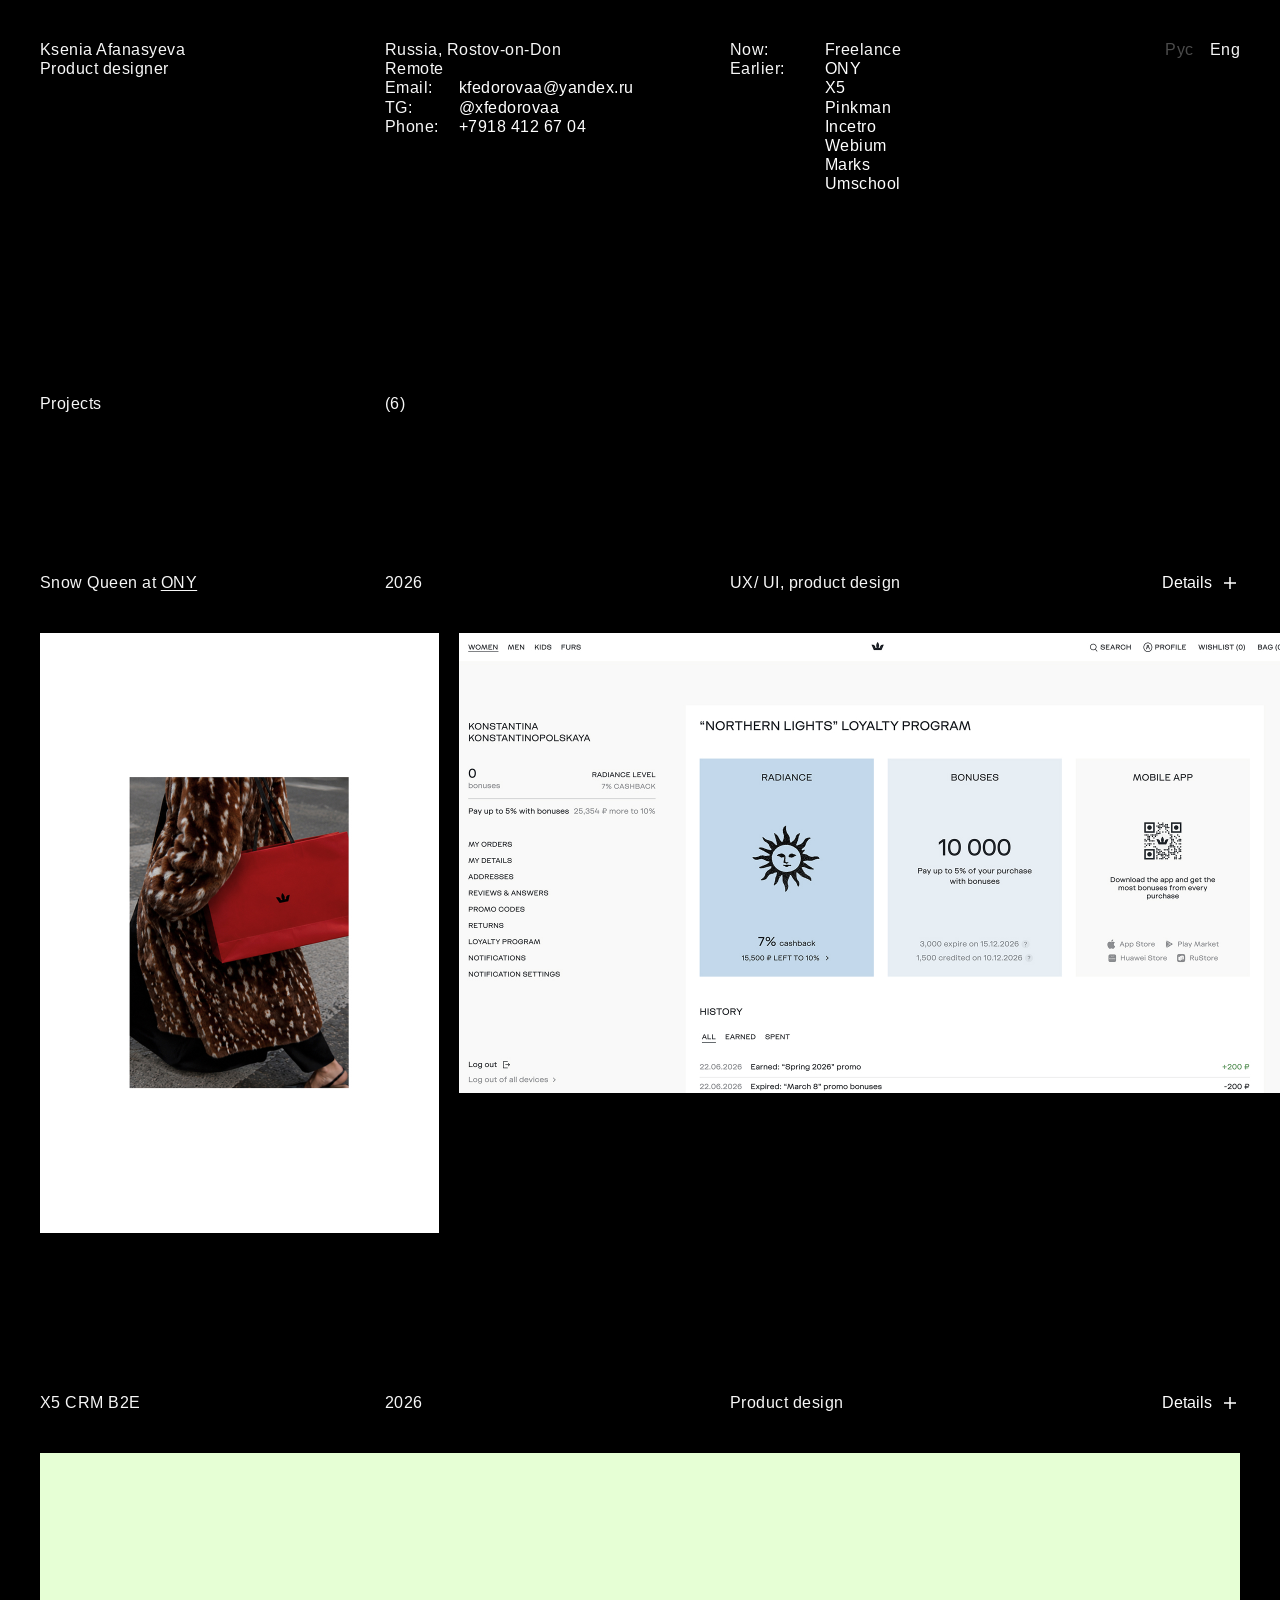
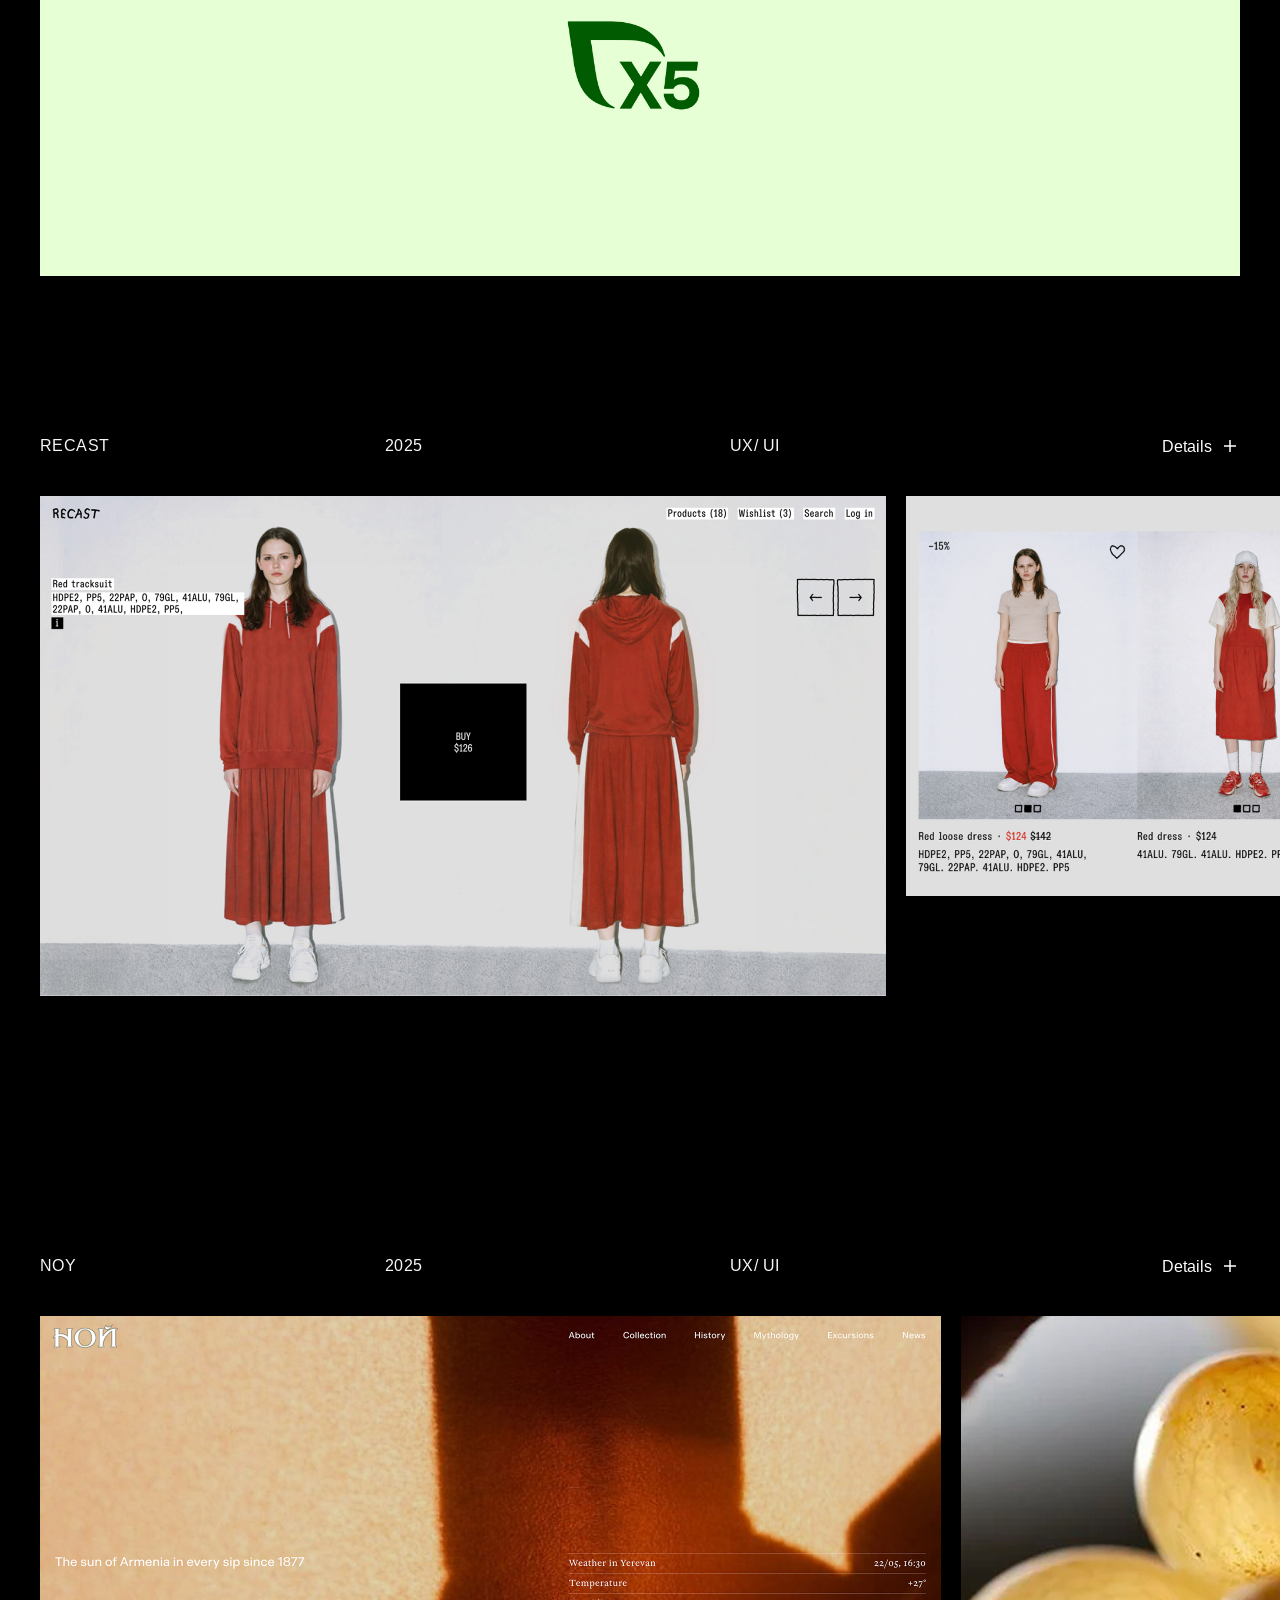
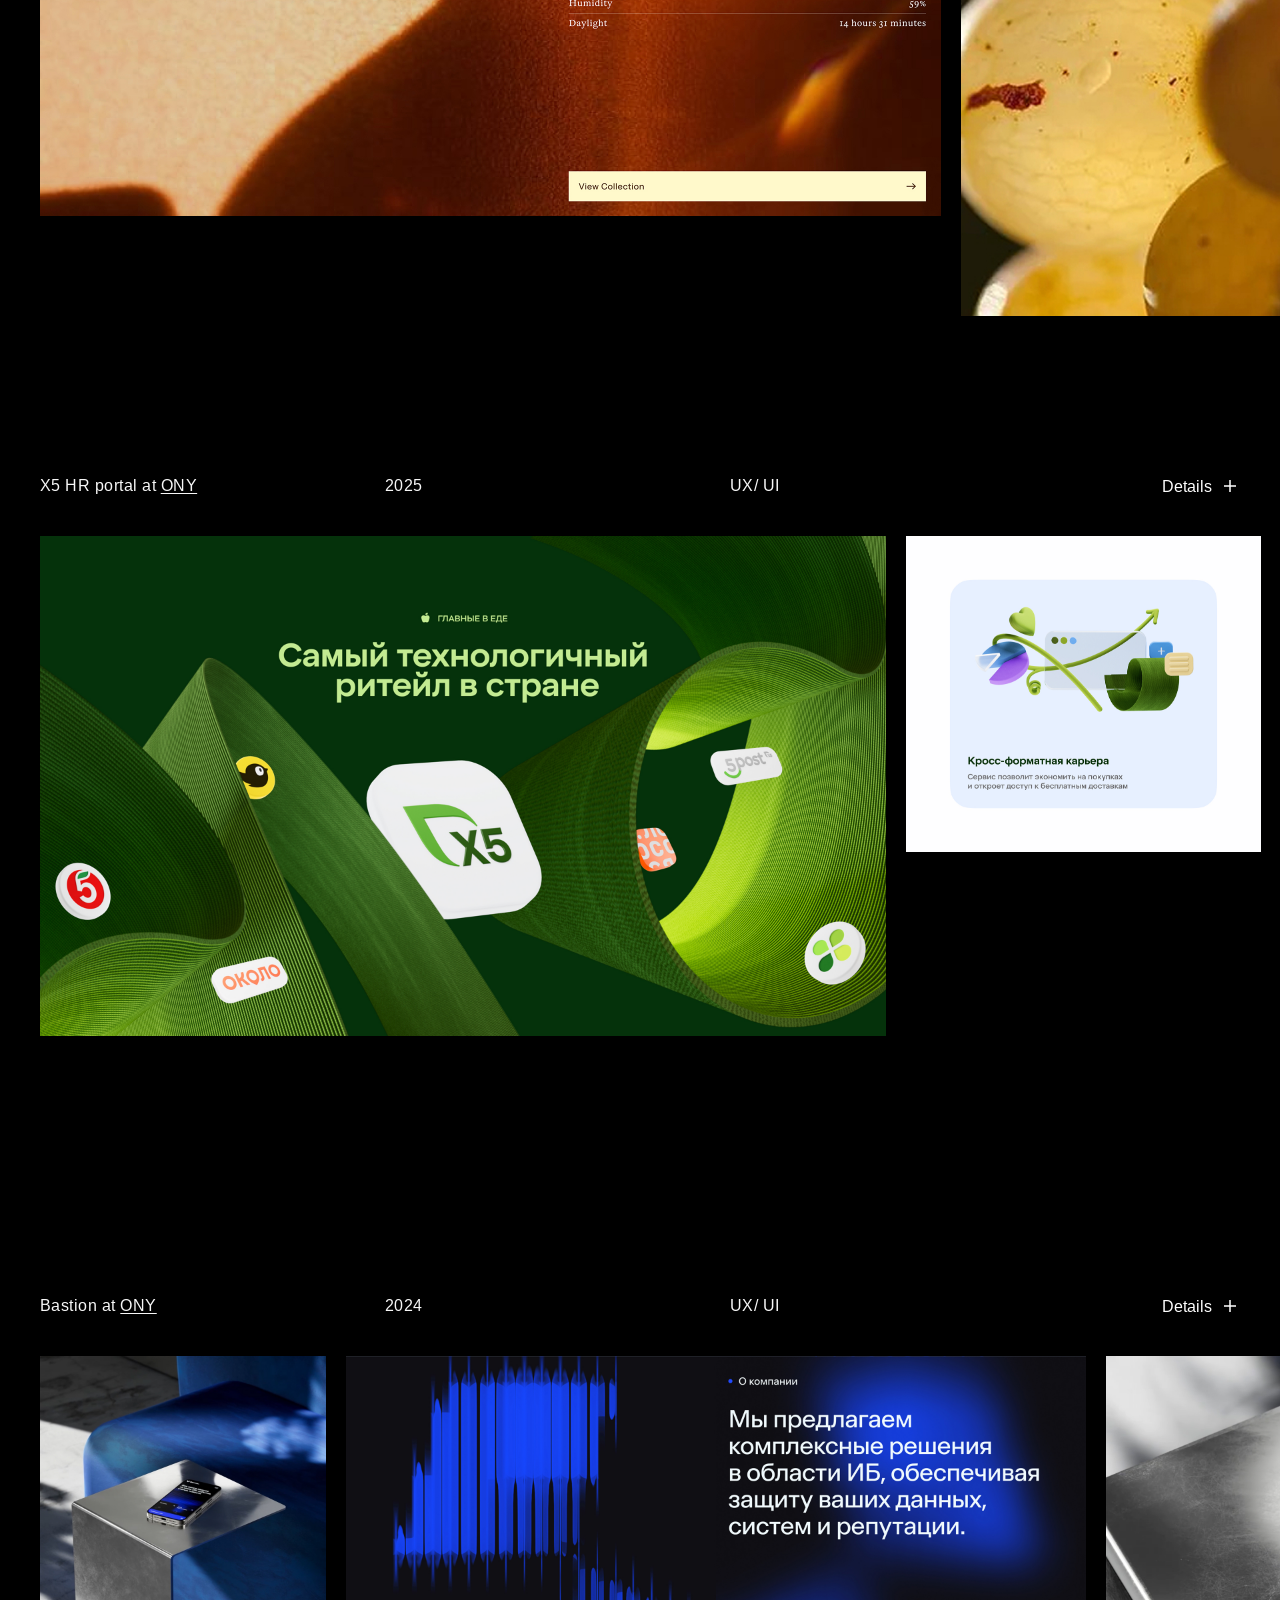
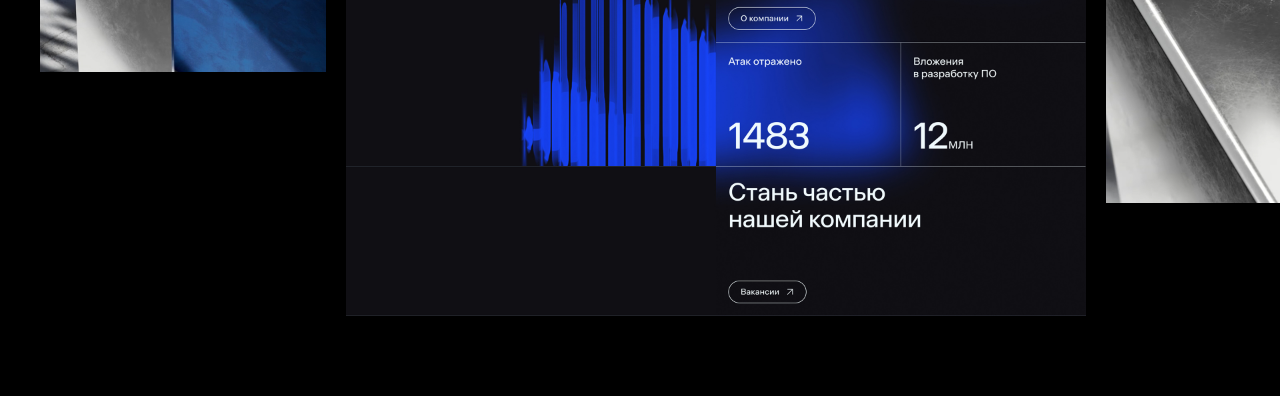
==== commit 9d883e7f: "Show the English project frames on the English page. Snow Queen, NOY, and RECAST on en.html use the " ====
--- a/en.html
+++ b/en.html
@@ -147,17 +147,17 @@
           </div>
           <div class="gallery" aria-label="Snow Queen gallery">
             <div class="gallery__track">
-              <img class="gallery__item" src="assets/projects/snow-queen/preview.jpg" alt="" width="399" height="600" loading="lazy" style="--w:399;--h:600" />
-              <img class="gallery__item" src="assets/projects/snow-queen/block.jpg" alt="" width="835" height="460" loading="lazy" style="--w:835;--h:460" />
+              <img class="gallery__item" src="assets/en/snow-queen/preview.jpg" alt="" width="399" height="600" loading="lazy" style="--w:399;--h:600" />
+              <img class="gallery__item" src="assets/en/snow-queen/block.jpg" alt="" width="835" height="460" loading="lazy" style="--w:835;--h:460" />
               <div class="gallery__stack" style="--w:273;--h:600">
-                <img src="assets/projects/snow-queen/product-01.jpg" alt="" width="273" height="375" loading="lazy" />
-                <img src="assets/projects/snow-queen/product-02.jpg" alt="" width="273" height="225" loading="lazy" />
-              </div>
-              <img class="gallery__item" src="assets/projects/snow-queen/photo.jpg" alt="" width="327" height="500" loading="lazy" style="--w:327;--h:500" />
-              <img class="gallery__item" src="assets/projects/snow-queen/main.jpg" alt="" width="708" height="500" loading="lazy" style="--w:708;--h:500" />
-              <img class="gallery__item" src="assets/projects/snow-queen/product-01.jpg" alt="" width="273" height="600" loading="lazy" style="--w:273;--h:600" />
-              <img class="gallery__item" src="assets/projects/snow-queen/mannequin.jpg" alt="" width="306" height="460" loading="lazy" style="--w:306;--h:460" />
-              <img class="gallery__item" src="assets/projects/snow-queen/product-02.jpg" alt="" width="274" height="600" loading="lazy" style="--w:274;--h:600" />
+                <img src="assets/en/snow-queen/product-01.jpg" alt="" width="273" height="375" loading="lazy" />
+                <img src="assets/en/snow-queen/product-02.jpg" alt="" width="273" height="225" loading="lazy" />
+              </div>
+              <img class="gallery__item" src="assets/en/snow-queen/photo.jpg" alt="" width="327" height="500" loading="lazy" style="--w:327;--h:500" />
+              <img class="gallery__item" src="assets/en/snow-queen/main.jpg" alt="" width="708" height="500" loading="lazy" style="--w:708;--h:500" />
+              <img class="gallery__item" src="assets/en/snow-queen/product-01.jpg" alt="" width="273" height="600" loading="lazy" style="--w:273;--h:600" />
+              <img class="gallery__item" src="assets/en/snow-queen/mannequin.jpg" alt="" width="306" height="460" loading="lazy" style="--w:306;--h:460" />
+              <img class="gallery__item" src="assets/en/snow-queen/product-02.jpg" alt="" width="274" height="600" loading="lazy" style="--w:274;--h:600" />
             </div>
           </div>
         </li>
@@ -270,11 +270,11 @@
           </div>
           <div class="gallery" aria-label="RECAST gallery">
             <div class="gallery__track">
-              <img class="gallery__item" src="assets/projects/recast/group-01.jpg" alt="" width="846" height="500" loading="lazy" style="--w:846;--h:500" />
+              <img class="gallery__item" src="assets/en/recast/group-01.jpg" alt="" width="846" height="500" loading="lazy" style="--w:846;--h:500" />
               <img class="gallery__item" src="assets/projects/recast/main-01.jpg" alt="" width="450" height="400" loading="lazy" style="--w:450;--h:400" />
               <img class="gallery__item" src="assets/projects/recast/main-02.jpg" alt="" width="779" height="500" loading="lazy" style="--w:779;--h:500" />
-              <img class="gallery__item" src="assets/projects/recast/group-02.jpg" alt="" width="421" height="600" loading="lazy" style="--w:421;--h:600" />
-              <img class="gallery__item" src="assets/projects/recast/catalog.jpg" alt="" width="604" height="500" loading="lazy" style="--w:604;--h:500" decoding="async" />
+              <img class="gallery__item" src="assets/en/recast/group-02.jpg" alt="" width="421" height="600" loading="lazy" style="--w:421;--h:600" />
+              <img class="gallery__item" src="assets/en/recast/catalog.jpg" alt="" width="604" height="500" loading="lazy" style="--w:604;--h:500" decoding="async" />
               <img class="gallery__item" src="assets/projects/recast/main-03.jpg" alt="" width="699" height="400" loading="lazy" style="--w:699;--h:400" />
             </div>
           </div>
@@ -320,13 +320,13 @@
           </div>
           <div class="gallery" aria-label="NOY gallery">
             <div class="gallery__track">
-              <img class="gallery__item" src="assets/projects/noy/group-01.jpg" alt="" width="901" height="500" loading="lazy" style="--w:901;--h:500" />
-              <img class="gallery__item" src="assets/projects/noy/preview.jpg" alt="" width="422" height="600" loading="lazy" style="--w:422;--h:600" />
+              <img class="gallery__item" src="assets/en/noy/group-01.jpg" alt="" width="901" height="500" loading="lazy" style="--w:901;--h:500" />
+              <img class="gallery__item" src="assets/en/noy/preview.jpg" alt="" width="422" height="600" loading="lazy" style="--w:422;--h:600" />
               <img class="gallery__item" src="assets/projects/noy/product-01.jpg" alt="" width="273" height="600" loading="lazy" style="--w:273;--h:600" />
               <img class="gallery__item" src="assets/projects/noy/group-03.jpg" alt="" width="901" height="526" loading="lazy" style="--w:901;--h:526" />
               <img class="gallery__item" src="assets/projects/noy/product-02.jpg" alt="" width="273" height="600" loading="lazy" style="--w:273;--h:600" />
-              <img class="gallery__item" src="assets/projects/noy/preview.jpg" alt="" width="387" height="405" loading="lazy" style="--w:387;--h:405" />
-              <img class="gallery__item" src="assets/projects/noy/block.jpg?v=4" alt="" width="901" height="577" loading="lazy" style="--w:901;--h:577" decoding="async" />
+              <img class="gallery__item" src="assets/en/noy/preview.jpg" alt="" width="387" height="405" loading="lazy" style="--w:387;--h:405" />
+              <img class="gallery__item" src="assets/en/noy/block.jpg" alt="" width="901" height="577" loading="lazy" style="--w:901;--h:577" decoding="async" />
               <img class="gallery__item" src="assets/projects/noy/product-03.jpg" alt="" width="273" height="600" loading="lazy" style="--w:273;--h:600" />
             </div>
           </div>
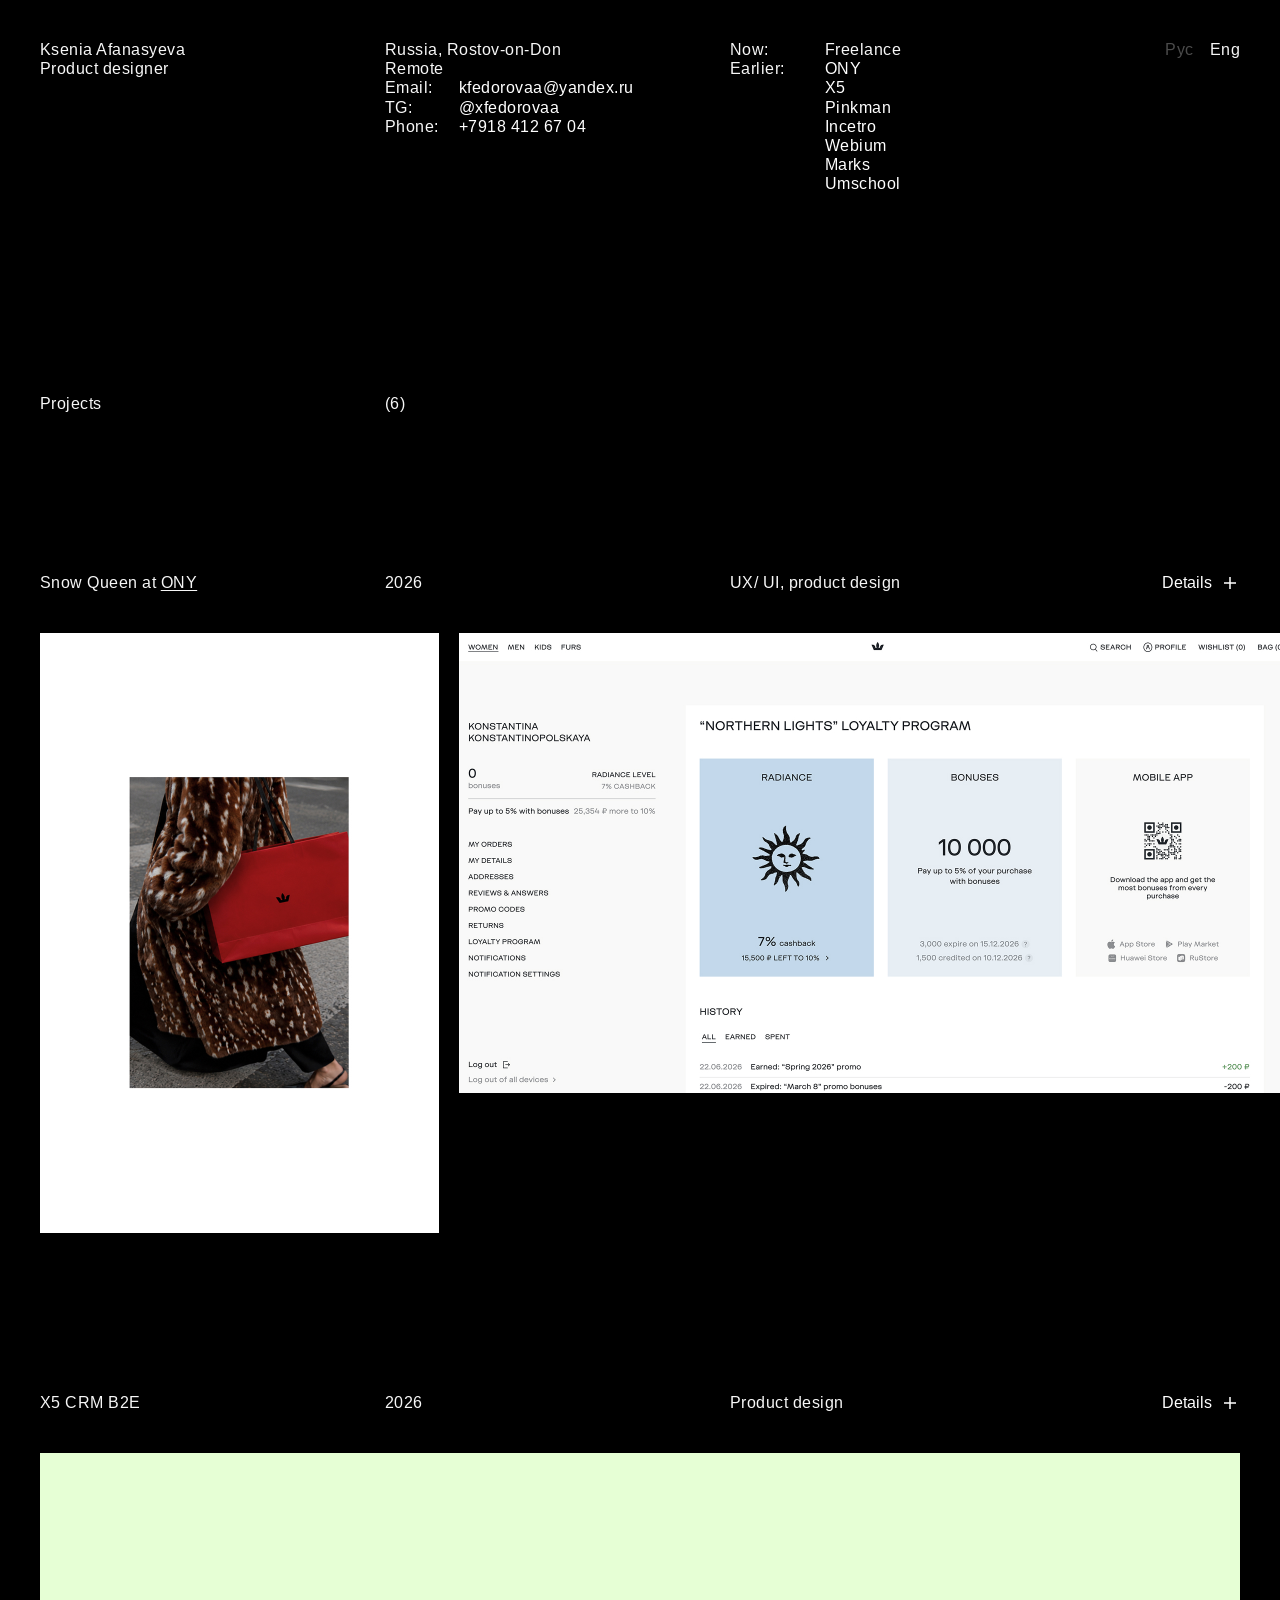
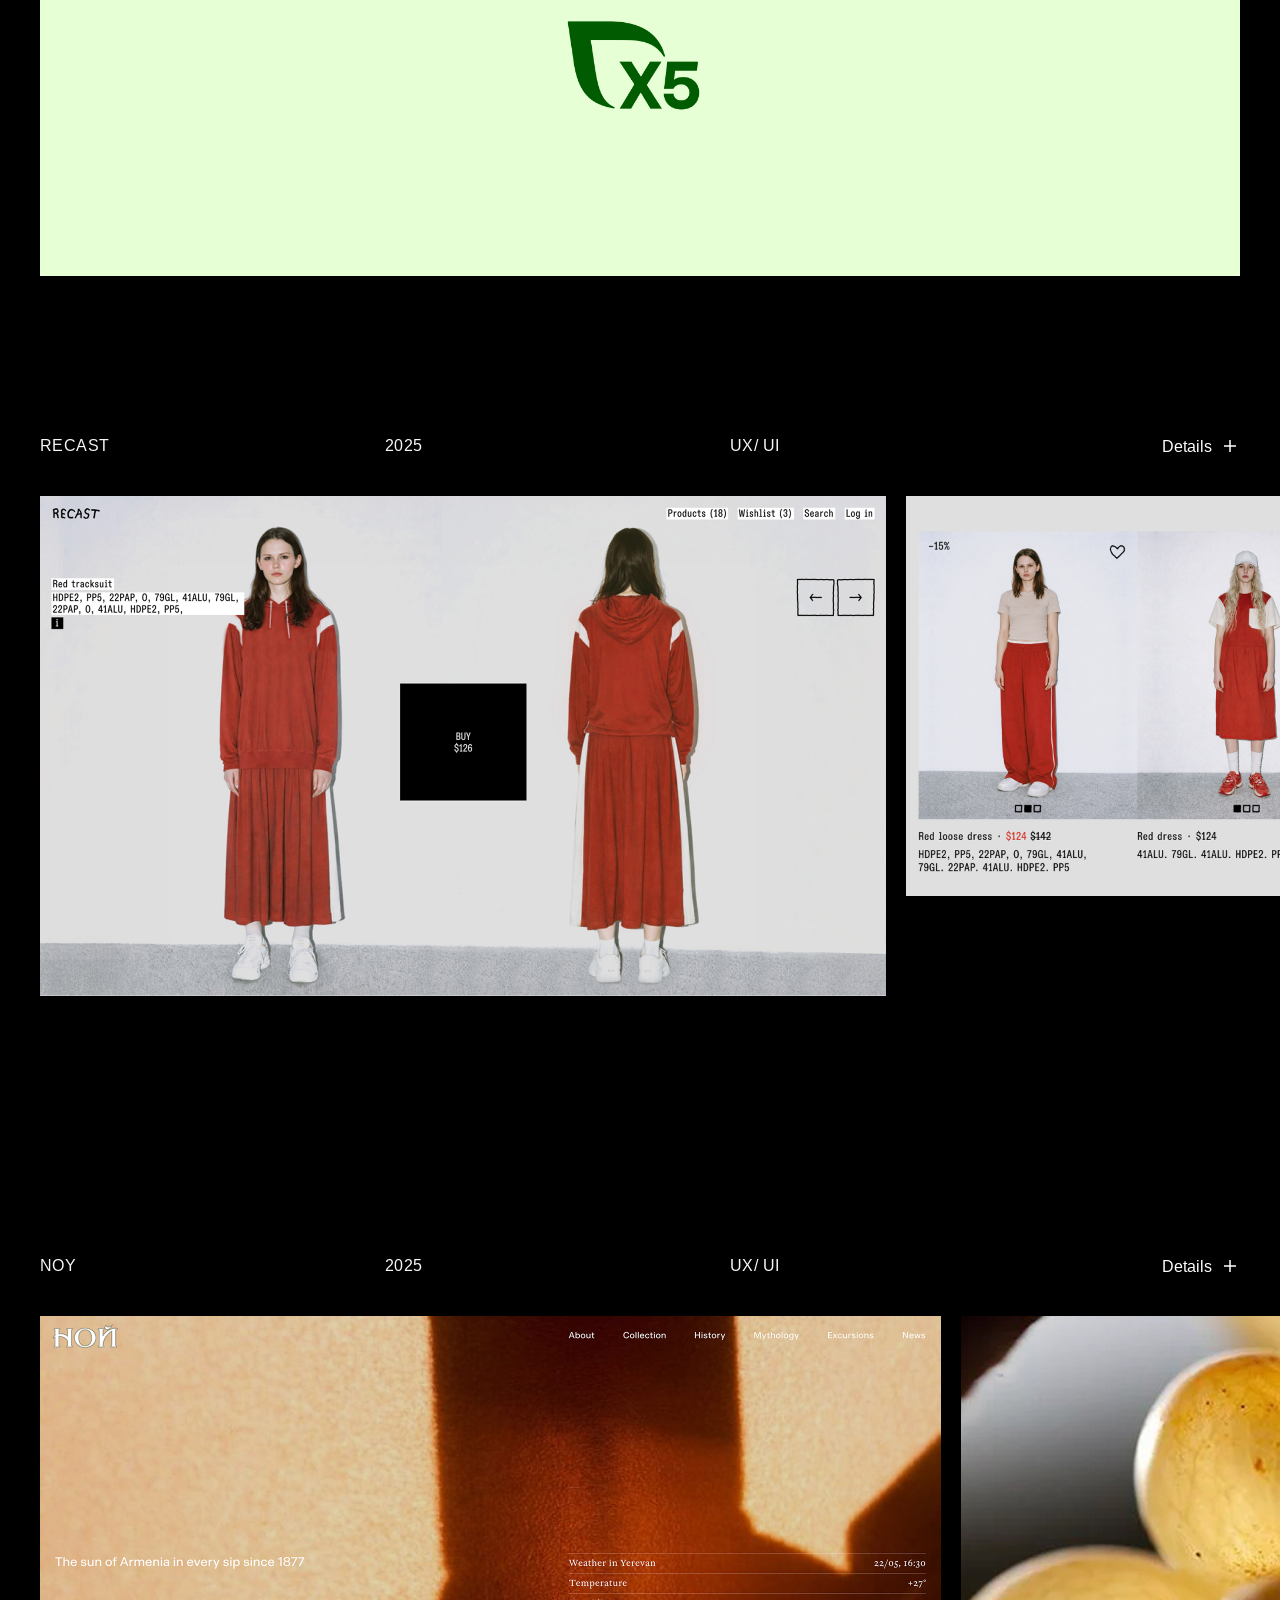
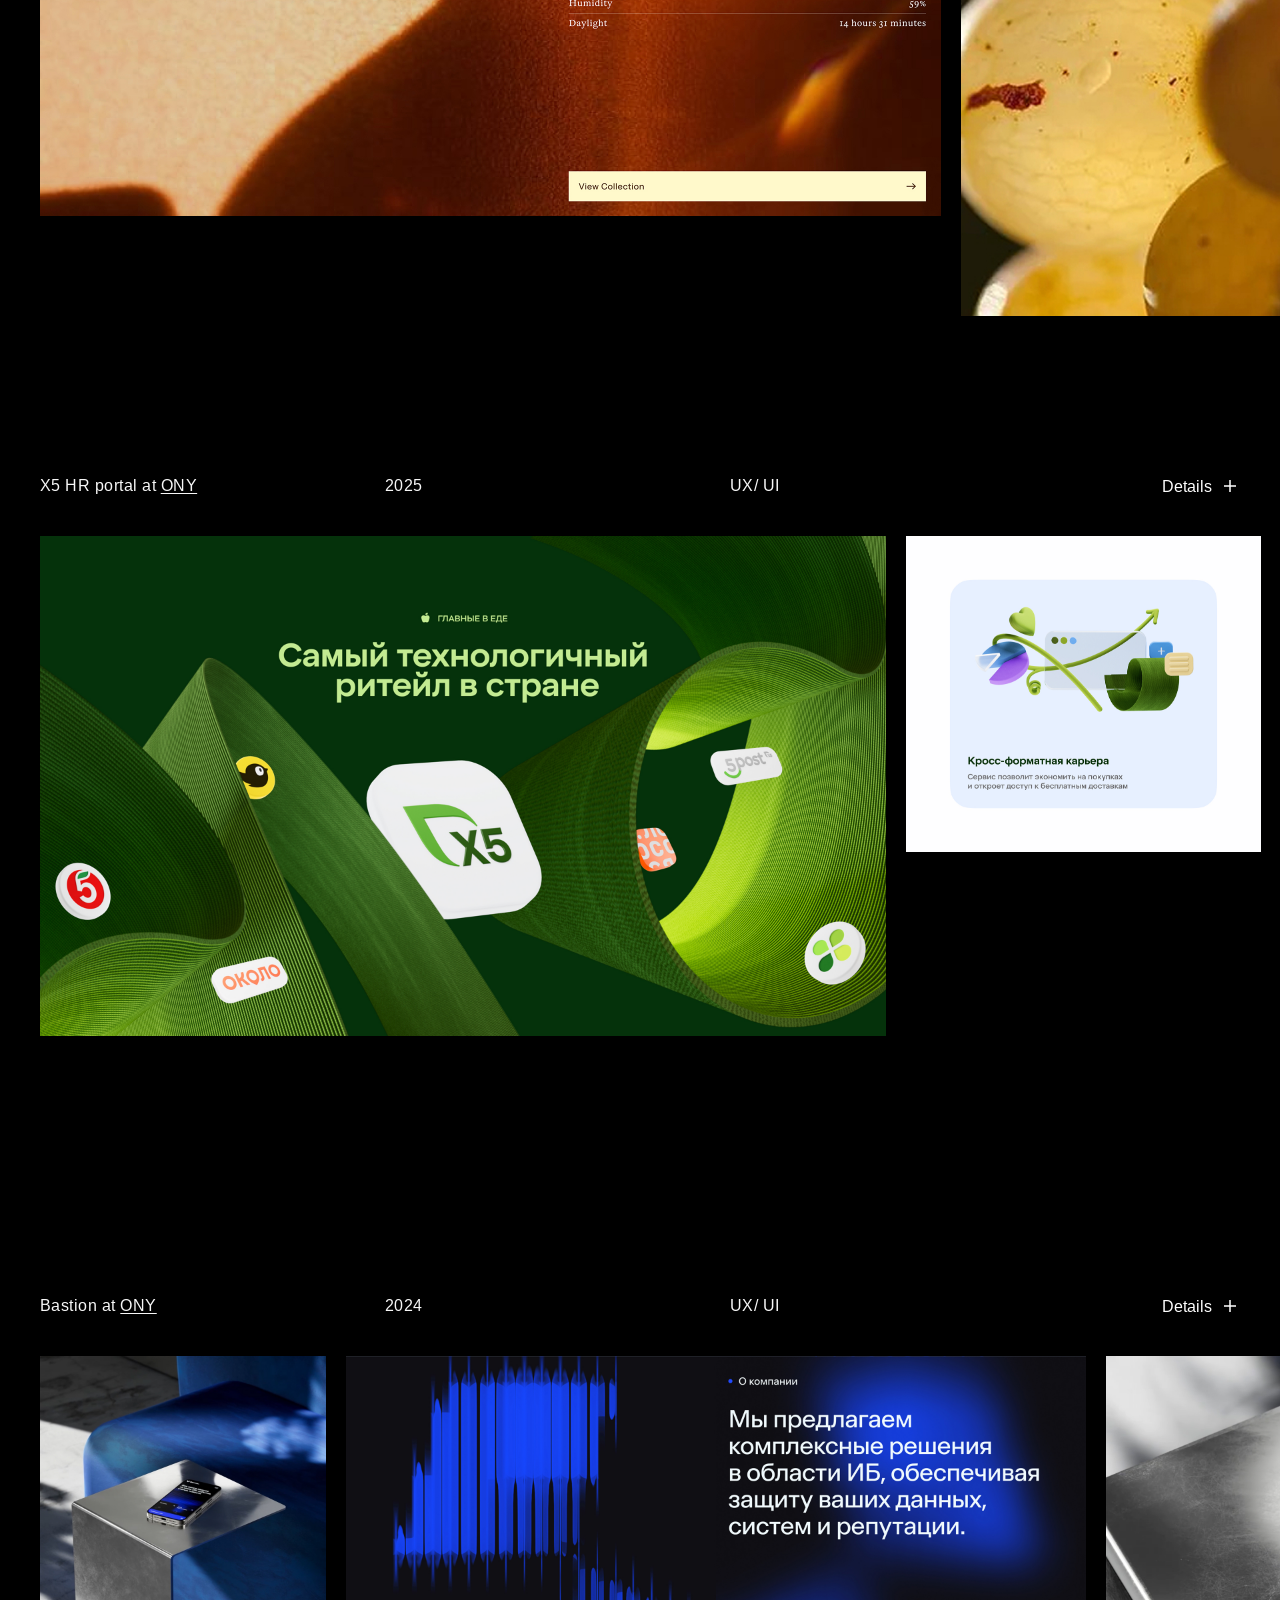
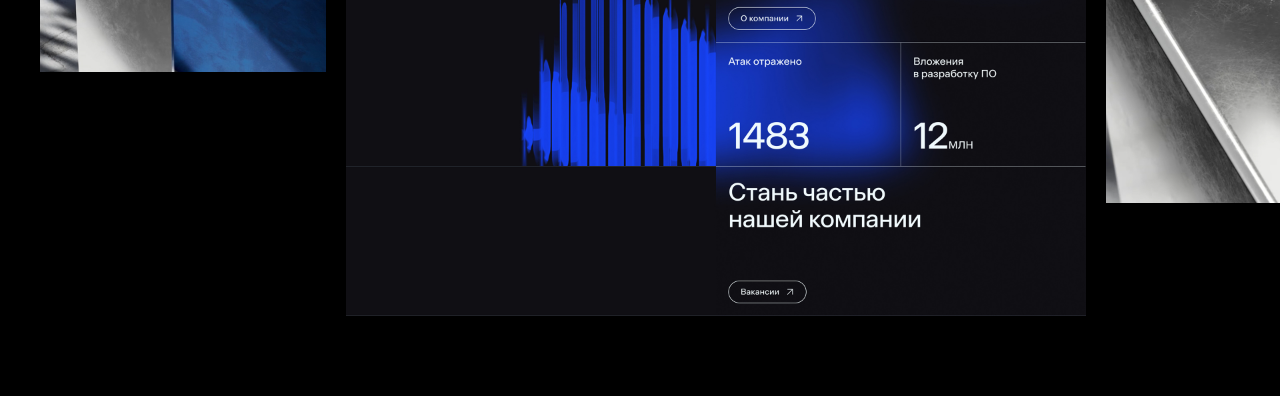
==== commit cc8e705e: "Use the mobile English frames below 900px. Snow Queen and NOY on the English page swap to the mobile" ====
--- a/en.html
+++ b/en.html
@@ -16,7 +16,7 @@
   <link rel="preconnect" href="https://fonts.googleapis.com" />
   <link rel="preconnect" href="https://fonts.gstatic.com" crossorigin />
   <link href="https://fonts.googleapis.com/css2?family=Arimo:wght@400&display=swap" rel="stylesheet" />
-  <link rel="stylesheet" href="style.css?v=en-3" />
+  <link rel="stylesheet" href="style.css?v=en-4" />
   <script defer src="script.js?v=en-3"></script>
 </head>
 <body>
@@ -147,17 +147,44 @@
           </div>
           <div class="gallery" aria-label="Snow Queen gallery">
             <div class="gallery__track">
-              <img class="gallery__item" src="assets/en/snow-queen/preview.jpg" alt="" width="399" height="600" loading="lazy" style="--w:399;--h:600" />
-              <img class="gallery__item" src="assets/en/snow-queen/block.jpg" alt="" width="835" height="460" loading="lazy" style="--w:835;--h:460" />
+              <picture class="gallery__item" style="--w:399;--h:600">
+                <source media="(max-width: 900px)" srcset="assets/en/mobile/snow-queen/preview.jpg" />
+                <img src="assets/en/snow-queen/preview.jpg" alt="" width="399" height="600" loading="lazy" />
+              </picture>
+              <picture class="gallery__item" style="--w:835;--h:460">
+                <source media="(max-width: 900px)" srcset="assets/en/mobile/snow-queen/block.jpg" />
+                <img src="assets/en/snow-queen/block.jpg" alt="" width="835" height="460" loading="lazy" />
+              </picture>
               <div class="gallery__stack" style="--w:273;--h:600">
-                <img src="assets/en/snow-queen/product-01.jpg" alt="" width="273" height="375" loading="lazy" />
-                <img src="assets/en/snow-queen/product-02.jpg" alt="" width="273" height="225" loading="lazy" />
-              </div>
-              <img class="gallery__item" src="assets/en/snow-queen/photo.jpg" alt="" width="327" height="500" loading="lazy" style="--w:327;--h:500" />
-              <img class="gallery__item" src="assets/en/snow-queen/main.jpg" alt="" width="708" height="500" loading="lazy" style="--w:708;--h:500" />
-              <img class="gallery__item" src="assets/en/snow-queen/product-01.jpg" alt="" width="273" height="600" loading="lazy" style="--w:273;--h:600" />
-              <img class="gallery__item" src="assets/en/snow-queen/mannequin.jpg" alt="" width="306" height="460" loading="lazy" style="--w:306;--h:460" />
-              <img class="gallery__item" src="assets/en/snow-queen/product-02.jpg" alt="" width="274" height="600" loading="lazy" style="--w:274;--h:600" />
+                <picture>
+                  <source media="(max-width: 900px)" srcset="assets/en/mobile/snow-queen/product-01.jpg" />
+                  <img src="assets/en/snow-queen/product-01.jpg" alt="" width="273" height="375" loading="lazy" />
+                </picture>
+                <picture>
+                  <source media="(max-width: 900px)" srcset="assets/en/mobile/snow-queen/product-02.jpg" />
+                  <img src="assets/en/snow-queen/product-02.jpg" alt="" width="273" height="225" loading="lazy" />
+                </picture>
+              </div>
+              <picture class="gallery__item" style="--w:327;--h:500">
+                <source media="(max-width: 900px)" srcset="assets/en/mobile/snow-queen/photo.jpg" />
+                <img src="assets/en/snow-queen/photo.jpg" alt="" width="327" height="500" loading="lazy" />
+              </picture>
+              <picture class="gallery__item" style="--w:708;--h:500">
+                <source media="(max-width: 900px)" srcset="assets/en/mobile/snow-queen/main.jpg" />
+                <img src="assets/en/snow-queen/main.jpg" alt="" width="708" height="500" loading="lazy" />
+              </picture>
+              <picture class="gallery__item" style="--w:273;--h:600">
+                <source media="(max-width: 900px)" srcset="assets/en/mobile/snow-queen/product-01.jpg" />
+                <img src="assets/en/snow-queen/product-01.jpg" alt="" width="273" height="600" loading="lazy" />
+              </picture>
+              <picture class="gallery__item" style="--w:306;--h:460">
+                <source media="(max-width: 900px)" srcset="assets/en/mobile/snow-queen/mannequin.jpg" />
+                <img src="assets/en/snow-queen/mannequin.jpg" alt="" width="306" height="460" loading="lazy" />
+              </picture>
+              <picture class="gallery__item" style="--w:274;--h:600">
+                <source media="(max-width: 900px)" srcset="assets/en/mobile/snow-queen/product-02.jpg" />
+                <img src="assets/en/snow-queen/product-02.jpg" alt="" width="274" height="600" loading="lazy" />
+              </picture>
             </div>
           </div>
         </li>
@@ -320,14 +347,32 @@
           </div>
           <div class="gallery" aria-label="NOY gallery">
             <div class="gallery__track">
-              <img class="gallery__item" src="assets/en/noy/group-01.jpg" alt="" width="901" height="500" loading="lazy" style="--w:901;--h:500" />
+              <picture class="gallery__item" style="--w:901;--h:500">
+                <source media="(max-width: 900px)" srcset="assets/en/mobile/noy/group-01.jpg" />
+                <img src="assets/en/noy/group-01.jpg" alt="" width="901" height="500" loading="lazy" />
+              </picture>
               <img class="gallery__item" src="assets/en/noy/preview.jpg" alt="" width="422" height="600" loading="lazy" style="--w:422;--h:600" />
-              <img class="gallery__item" src="assets/projects/noy/product-01.jpg" alt="" width="273" height="600" loading="lazy" style="--w:273;--h:600" />
-              <img class="gallery__item" src="assets/projects/noy/group-03.jpg" alt="" width="901" height="526" loading="lazy" style="--w:901;--h:526" />
-              <img class="gallery__item" src="assets/projects/noy/product-02.jpg" alt="" width="273" height="600" loading="lazy" style="--w:273;--h:600" />
+              <picture class="gallery__item" style="--w:273;--h:600">
+                <source media="(max-width: 900px)" srcset="assets/en/mobile/noy/product-01.jpg" />
+                <img src="assets/projects/noy/product-01.jpg" alt="" width="273" height="600" loading="lazy" />
+              </picture>
+              <picture class="gallery__item" style="--w:901;--h:526">
+                <source media="(max-width: 900px)" srcset="assets/en/mobile/noy/group-03.jpg" />
+                <img src="assets/projects/noy/group-03.jpg" alt="" width="901" height="526" loading="lazy" />
+              </picture>
+              <picture class="gallery__item" style="--w:273;--h:600">
+                <source media="(max-width: 900px)" srcset="assets/en/mobile/noy/product-02.jpg" />
+                <img src="assets/projects/noy/product-02.jpg" alt="" width="273" height="600" loading="lazy" />
+              </picture>
               <img class="gallery__item" src="assets/en/noy/preview.jpg" alt="" width="387" height="405" loading="lazy" style="--w:387;--h:405" />
-              <img class="gallery__item" src="assets/en/noy/block.jpg" alt="" width="901" height="577" loading="lazy" style="--w:901;--h:577" decoding="async" />
-              <img class="gallery__item" src="assets/projects/noy/product-03.jpg" alt="" width="273" height="600" loading="lazy" style="--w:273;--h:600" />
+              <picture class="gallery__item" style="--w:901;--h:577">
+                <source media="(max-width: 900px)" srcset="assets/en/mobile/noy/block.jpg" />
+                <img src="assets/en/noy/block.jpg" alt="" width="901" height="577" loading="lazy" decoding="async" />
+              </picture>
+              <picture class="gallery__item" style="--w:273;--h:600">
+                <source media="(max-width: 900px)" srcset="assets/en/mobile/noy/product-03.jpg" />
+                <img src="assets/projects/noy/product-03.jpg" alt="" width="273" height="600" loading="lazy" />
+              </picture>
             </div>
           </div>
         </li>
--- a/style.css
+++ b/style.css
@@ -493,6 +493,31 @@
   max-width: none;
 }
 
+picture.gallery__item {
+  display: block;
+}
+
+picture.gallery__item img {
+  width: 100%;
+  height: 100%;
+  object-fit: cover;
+  display: block;
+}
+
+.gallery__stack picture {
+  flex: 1 1 auto;
+  min-height: 0;
+  display: block;
+  overflow: hidden;
+}
+
+.gallery__stack picture img {
+  width: 100%;
+  height: 100%;
+  object-fit: cover;
+  display: block;
+}
+
 /* CV overlay */
 
 .cv-overlay {
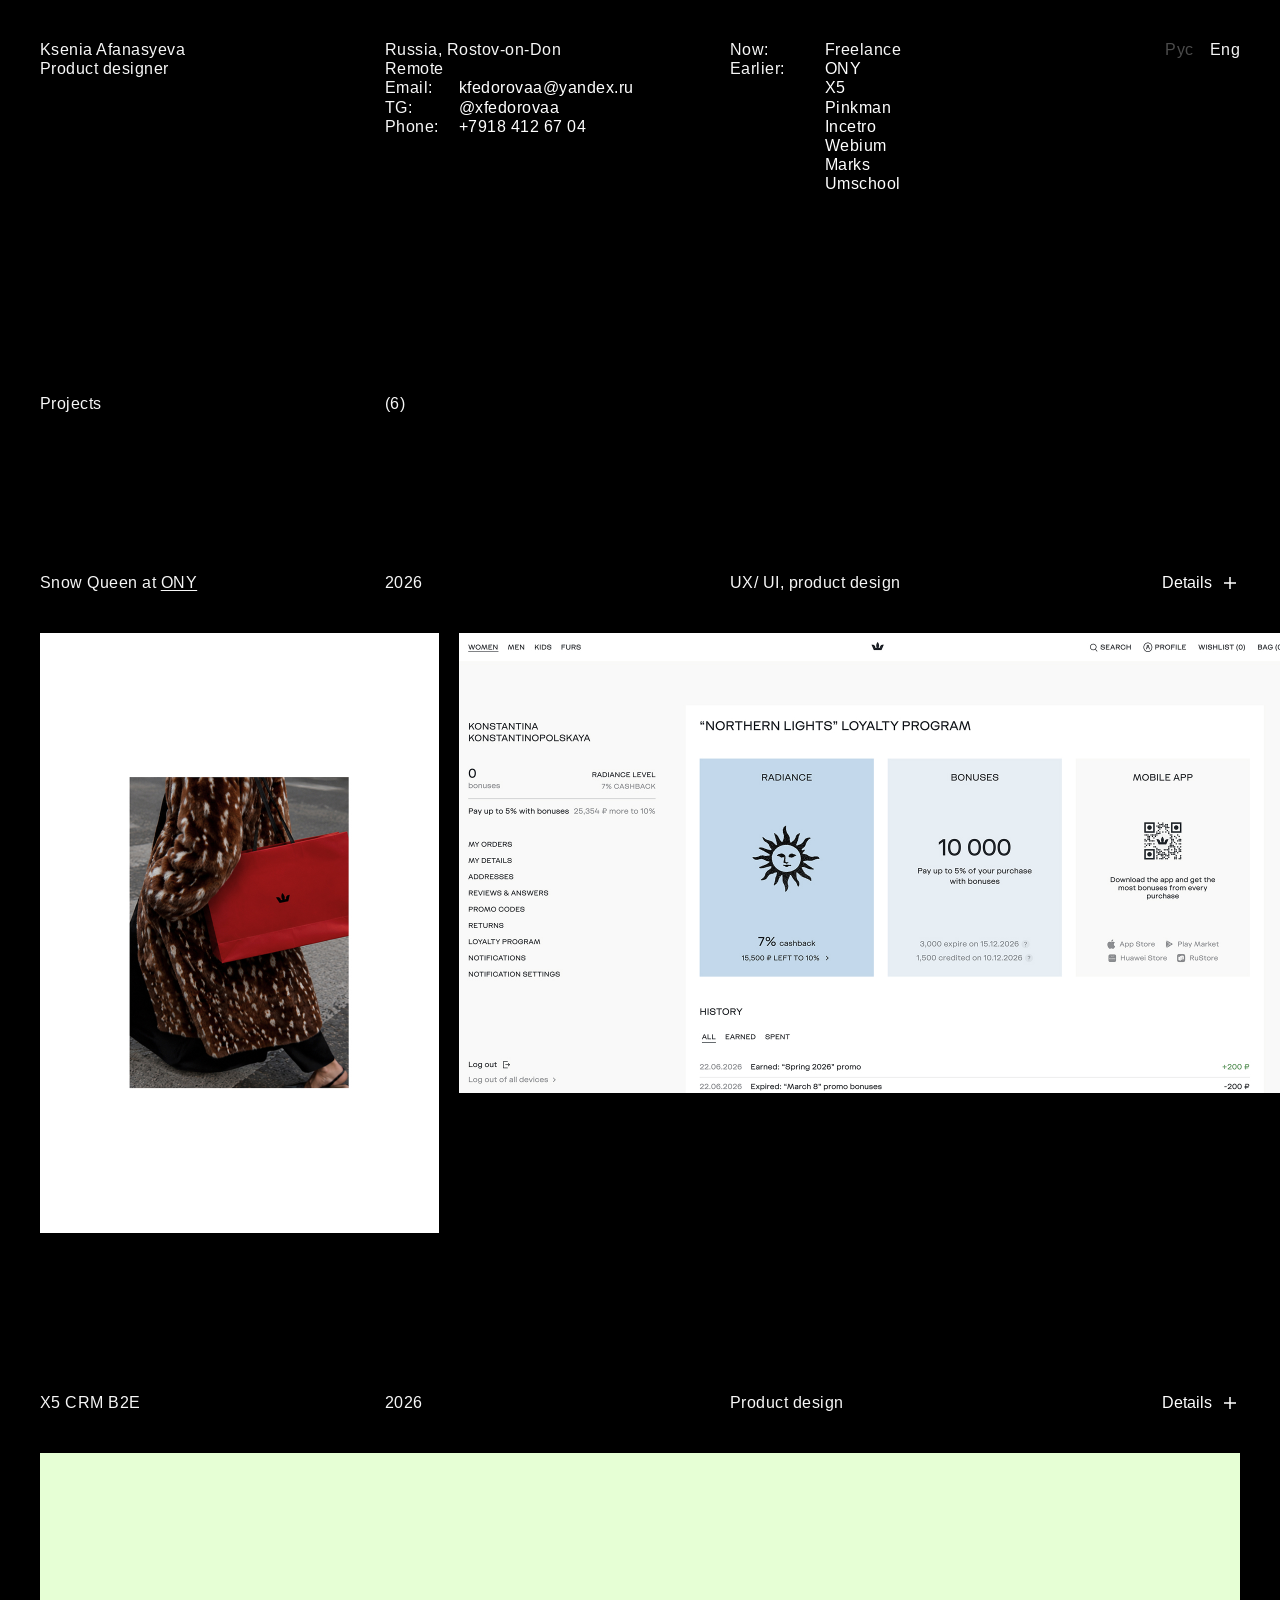
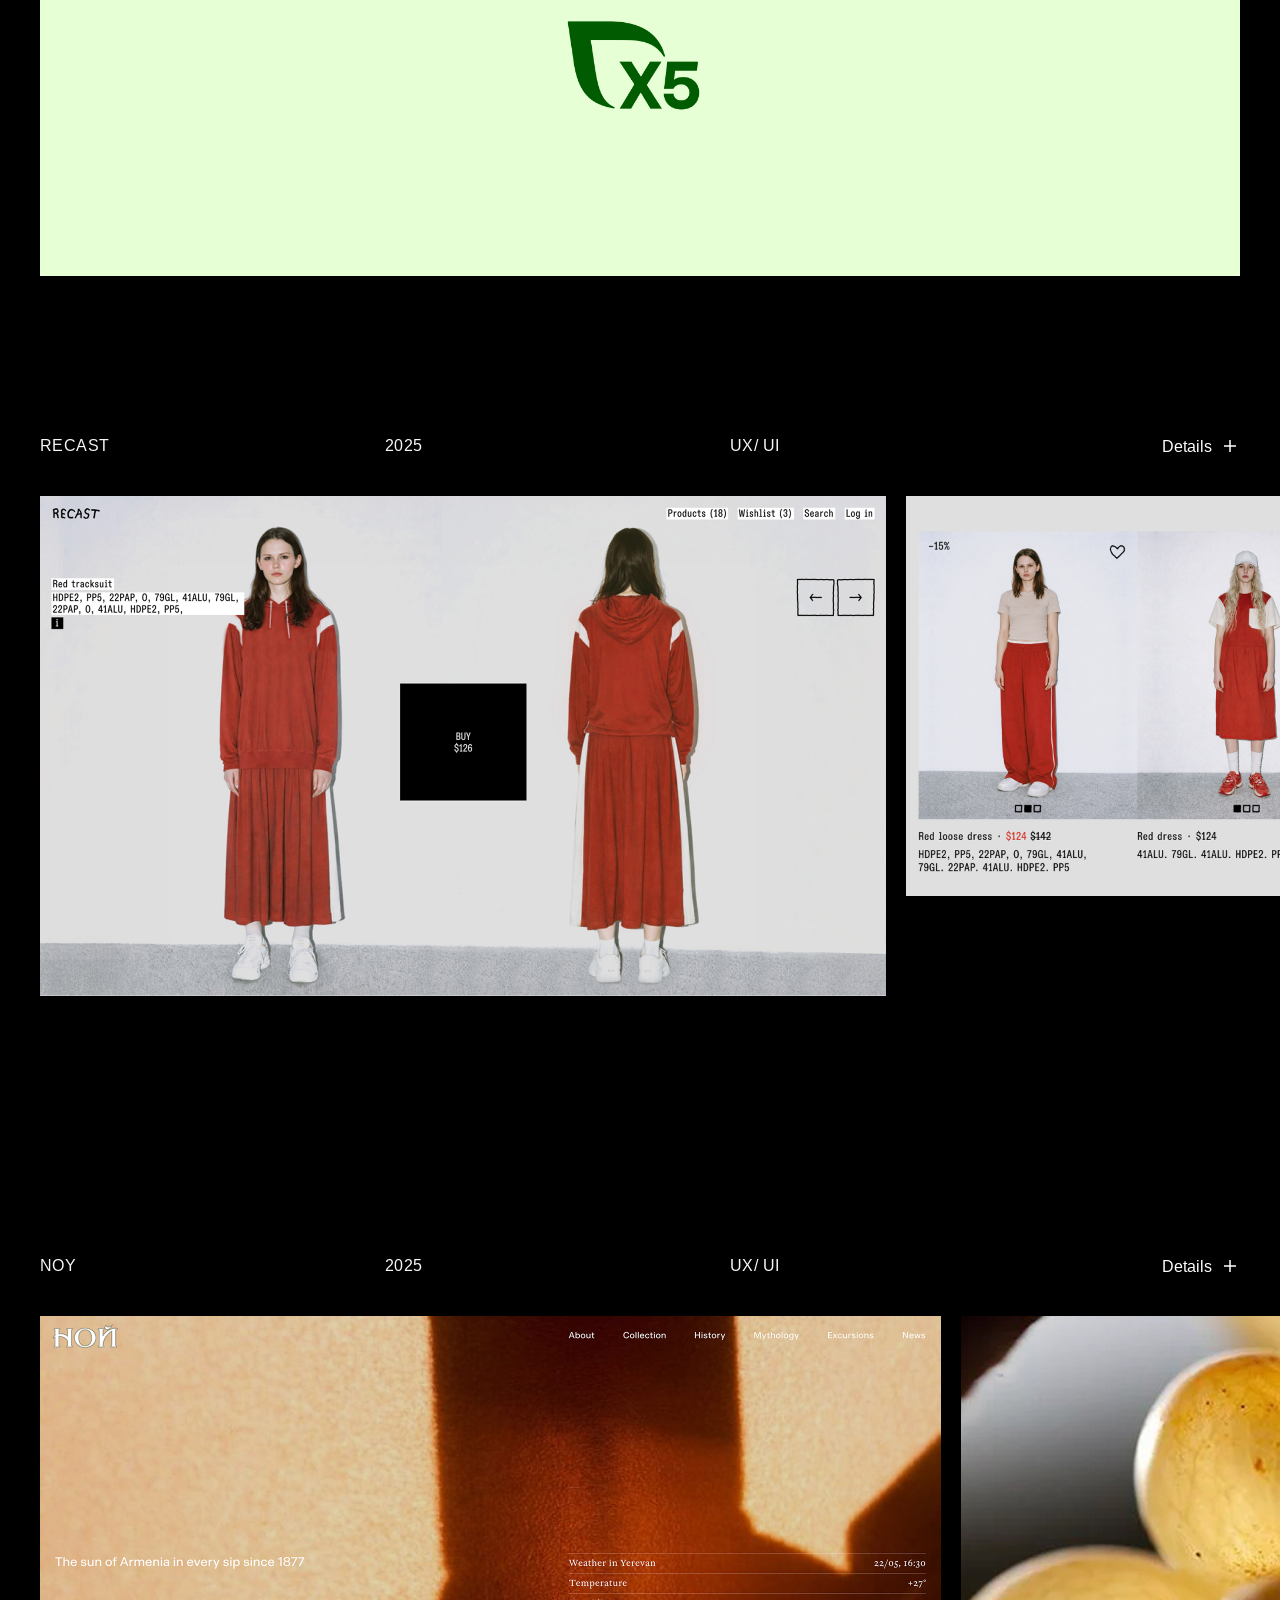
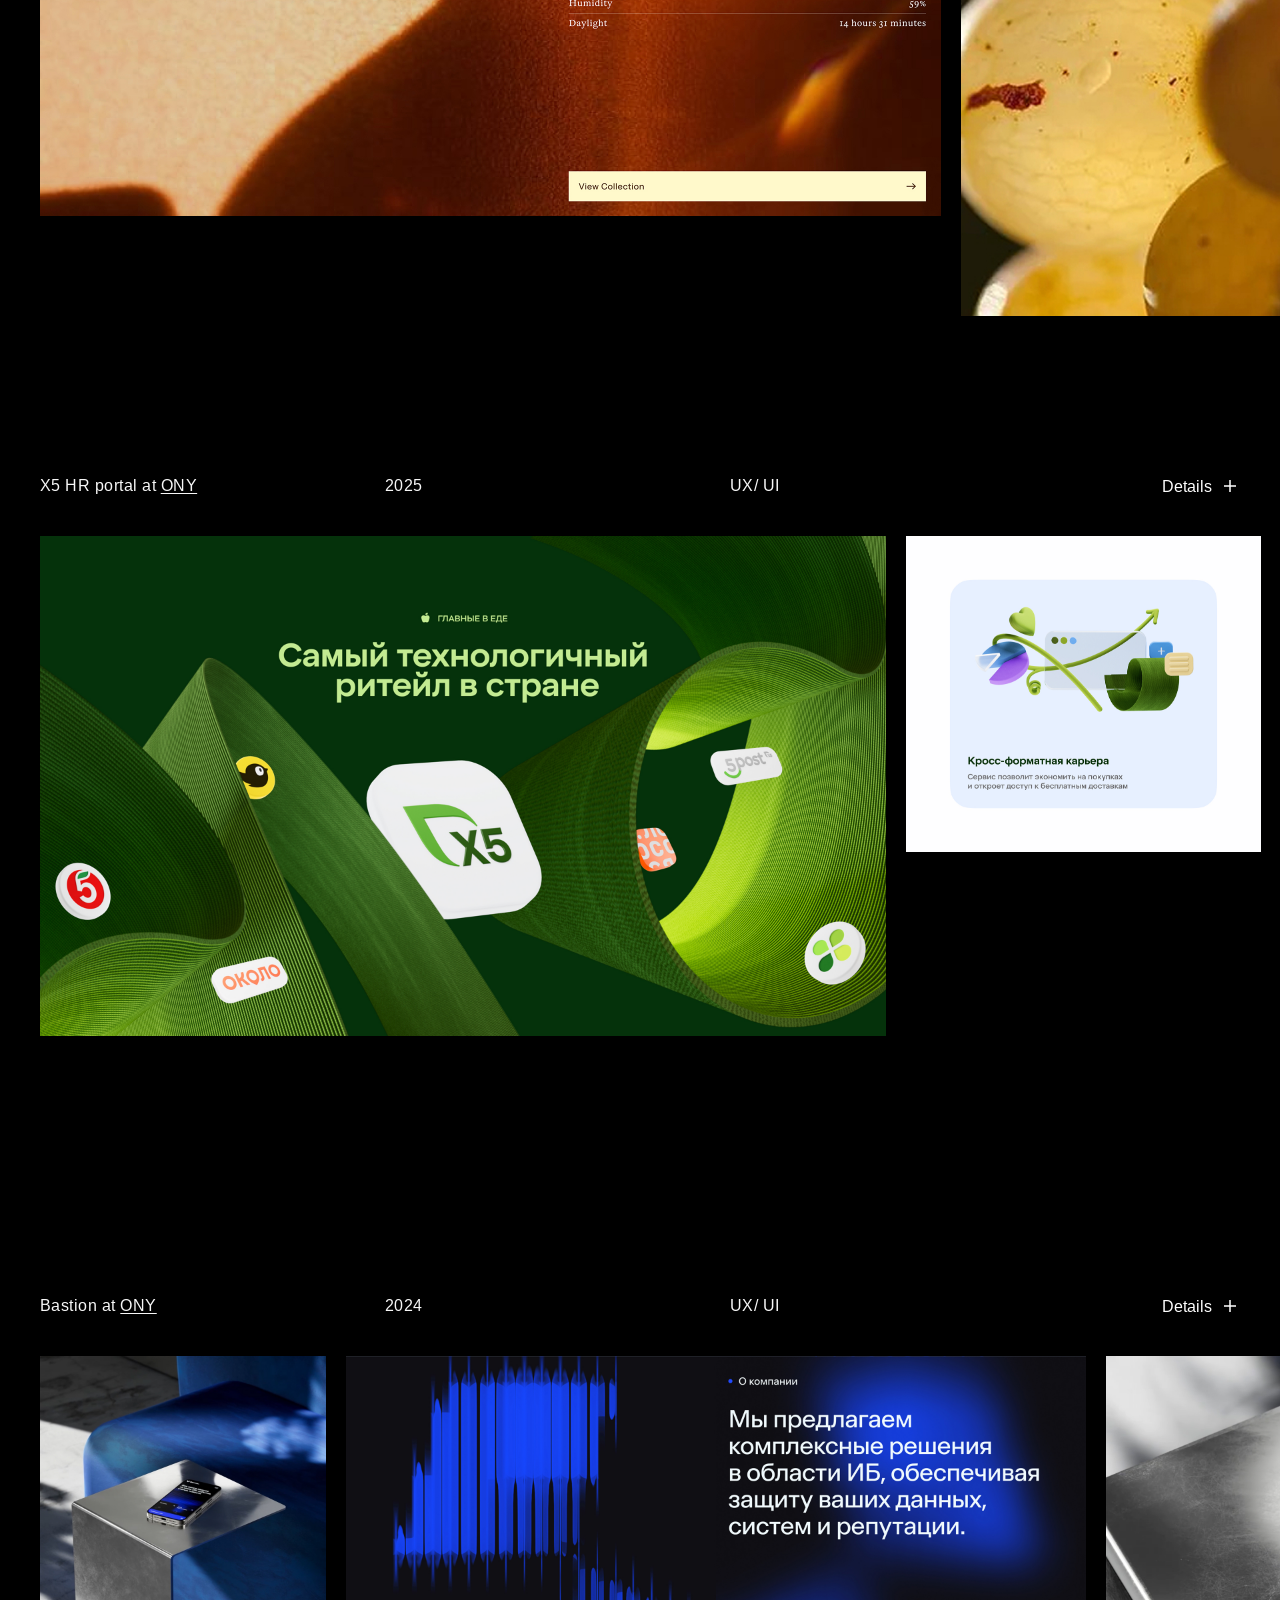
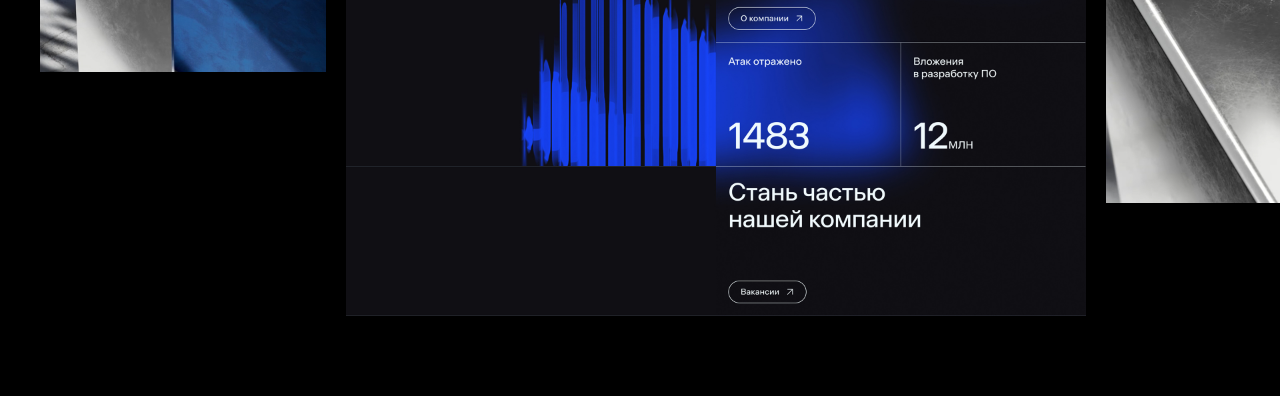
==== commit 4ba70583: "Place the fox fur coat third in the Snow Queen gallery. The English page shows the product card afte" ====
--- a/en.html
+++ b/en.html
@@ -155,6 +155,10 @@
                 <source media="(max-width: 900px)" srcset="assets/en/mobile/snow-queen/block.jpg" />
                 <img src="assets/en/snow-queen/block.jpg" alt="" width="835" height="460" loading="lazy" />
               </picture>
+              <picture class="gallery__item" style="--w:273;--h:600">
+                <source media="(max-width: 900px)" srcset="assets/en/mobile/snow-queen/product-coat.jpg" />
+                <img src="assets/en/snow-queen/product-coat.jpg" alt="" width="273" height="600" loading="lazy" />
+              </picture>
               <div class="gallery__stack" style="--w:273;--h:600">
                 <picture>
                   <source media="(max-width: 900px)" srcset="assets/en/mobile/snow-queen/product-01.jpg" />
